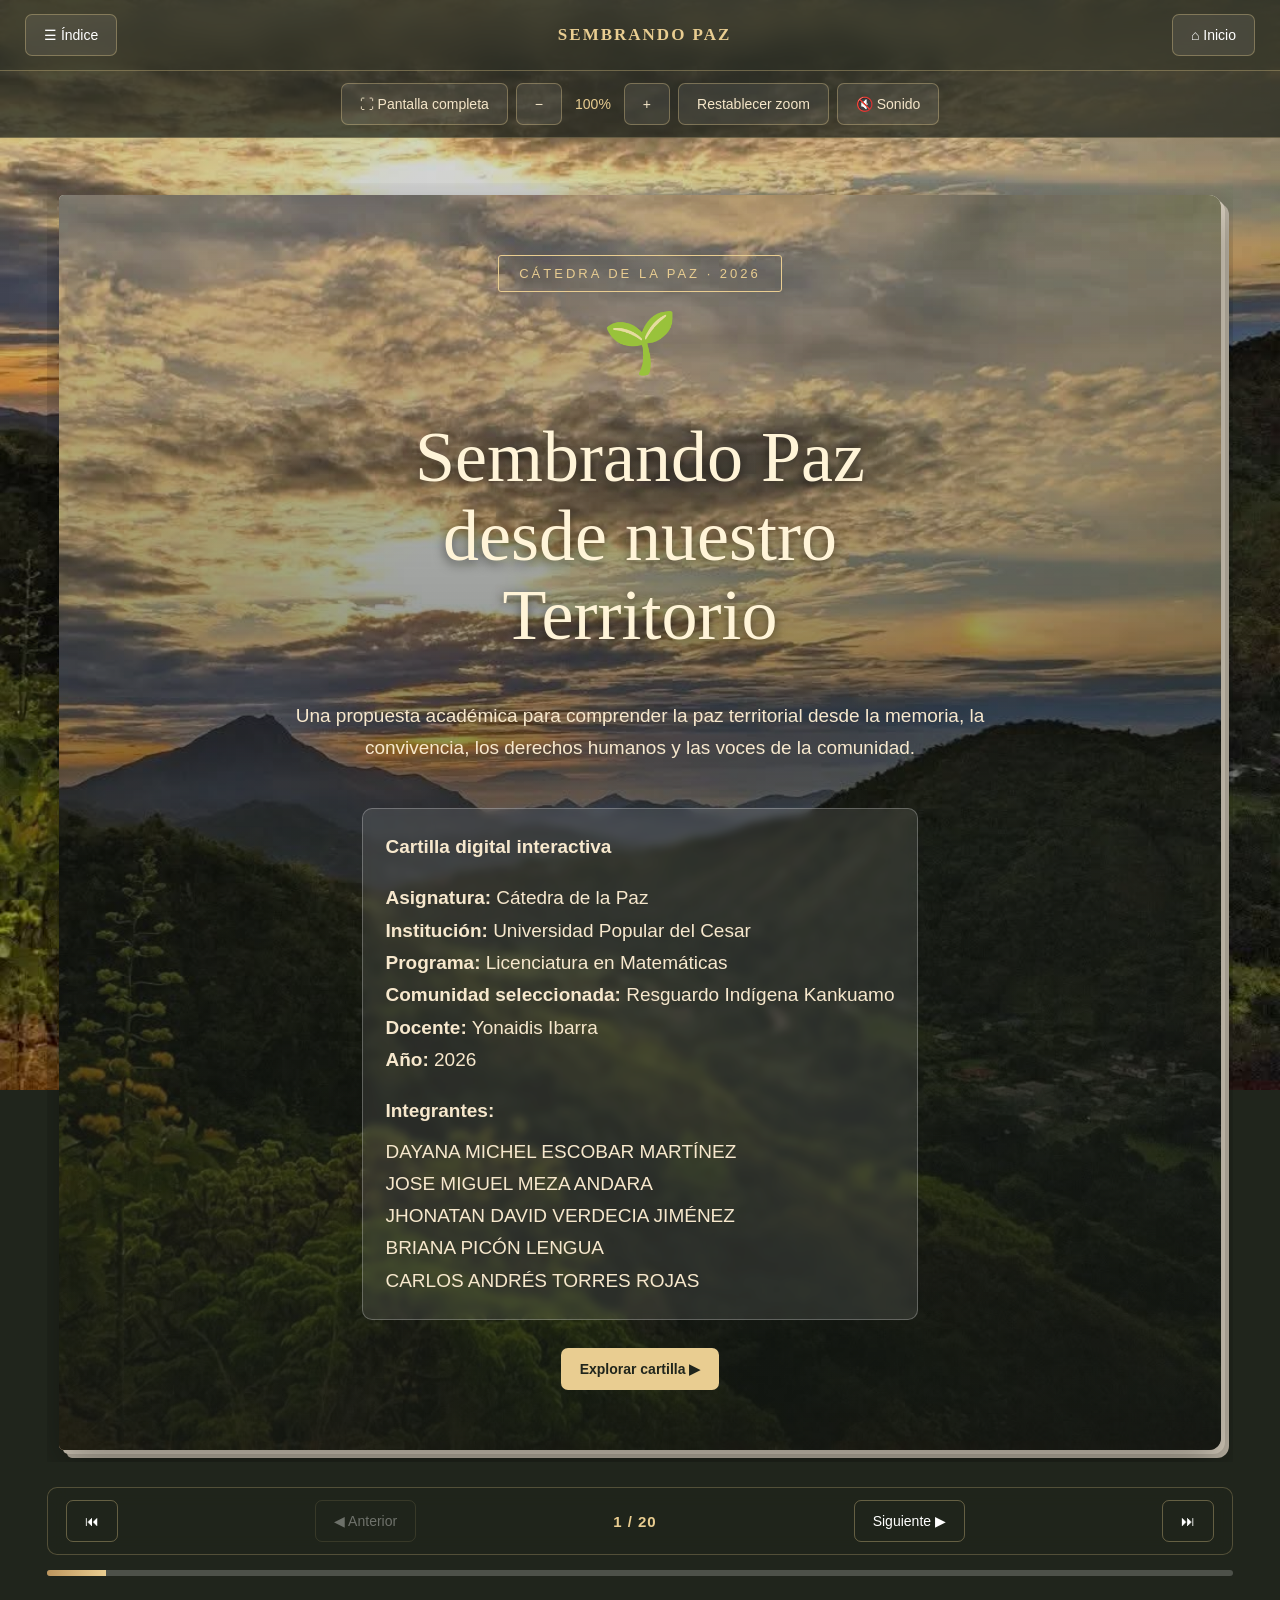
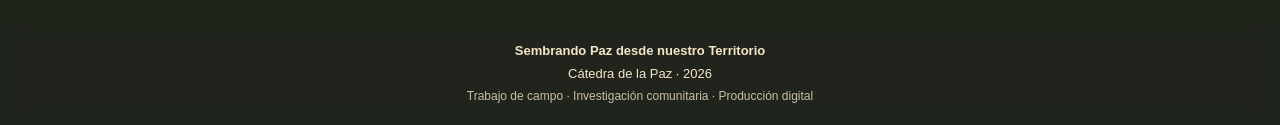
==== index.html @ fec2308e "index.html" ====
<!DOCTYPE html>
<html lang="es">

<head>

    <meta charset="UTF-8">

    <meta name="viewport"
          content="width=device-width, initial-scale=1.0">

    <meta name="description"
          content="Cartilla digital interactiva sobre paz territorial,
          derechos humanos, convivencia y construcción de paz.">

    <meta name="author"
          content="Proyecto académico - Cátedra de la Paz">

    <meta name="theme-color" content="#20251C">

    <title>
        Sembrando Paz desde nuestro Territorio
    </title>

    <!-- CONEXIÓN CON EL ARCHIVO DE DISEÑO -->

    <link rel="stylesheet" href="./estilos.css?v=22">

    <!-- CONEXIÓN CON EL ARCHIVO DE PROGRAMACIÓN -->

    <script src="./script.js?v=22" defer></script>

    <style>

        .herramientas {
            display: flex;
            align-items: center;
            justify-content: center;
            flex-wrap: wrap;
            gap: 8px;
            padding: 12px;
            background: rgba(32, 37, 28, 0.75);
            border-bottom: 1px solid rgba(233,205,145,0.25);
        }

        .herramientas button {
            background: rgba(255,255,255,0.08);
            border: 1px solid rgba(233,205,145,0.35);
            color: #F5E6C9;
        }

        .herramientas button:hover {
            background: #495126;
        }

        #zoom {
            color: #E9CD91;
            font-size: 14px;
            padding: 5px;
        }

        .escenario-libro {
            overflow: auto;
            padding: 12px;
        }

        .credito {
            font-size: 12px;
            opacity: 0.8;
            margin-top: 8px;
        }

        @media (max-width: 768px) {

            .herramientas {
                padding: 8px;
                gap: 5px;
            }

            .herramientas button {
                font-size: 11px;
                padding: 8px 10px;
            }

            .escenario-libro {
                padding: 5px;
            }

        }

    </style>

</head>

<body>

    <!-- ===================================
         ENCABEZADO PRINCIPAL
    ==================================== -->

    <header>

        <button type="button"
                onclick="irPagina(1)"
                aria-label="Abrir índice">

            ☰ Índice

        </button>

        <strong>
            SEMBRANDO PAZ
        </strong>

        <button type="button"
                onclick="irPagina(0)"
                aria-label="Regresar a la portada">

            ⌂ Inicio

        </button>

    </header>


    <!-- ===================================
         HERRAMIENTAS DEL LIBRO DIGITAL
    ==================================== -->

    <nav class="herramientas"
         aria-label="Herramientas de lectura">

        <button type="button"
                onclick="pantallaCompleta()"
                title="Activar pantalla completa">

            ⛶ Pantalla completa

        </button>

        <button type="button"
                onclick="disminuirZoom()"
                title="Disminuir tamaño">

            −

        </button>

        <span id="zoom" aria-live="polite">

            100%

        </span>

        <button type="button"
                onclick="aumentarZoom()"
                title="Aumentar tamaño">

            +

        </button>

        <button type="button"
                onclick="restaurarZoom()">

            Restablecer zoom

        </button>

        <button type="button"
                id="sonido"
                onclick="activarSonido()"
                aria-pressed="false">

            🔇 Sonido

        </button>

    </nav>


    <!-- ===================================
         CONTENEDOR PRINCIPAL
    ==================================== -->

    <main class="contenedor">


        <!-- LIBRO DIGITAL -->

        <div class="escenario-libro">

            <article id="libro"
                     class="libro"
                     aria-label="Cartilla digital interactiva">

                <p>Cargando cartilla digital...</p>

            </article>

        </div>


        <!-- ===================================
             NAVEGACIÓN ENTRE PÁGINAS
        ==================================== -->

        <nav class="navegacion"
             aria-label="Navegación de páginas">

            <button type="button"
                    onclick="irPagina(0)"
                    title="Primera página">

                ⏮

            </button>

            <button type="button"
                    id="anterior"
                    onclick="cambiar(-1)">

                ◀ Anterior

            </button>

            <strong id="contador"
                    aria-live="polite">

                1 / 20

            </strong>

            <button type="button"
                    id="siguiente"
                    onclick="cambiar(1)">

                Siguiente ▶

            </button>

            <button type="button"
                    onclick="irPagina(19)"
                    title="Última página">

                ⏭

            </button>

        </nav>


        <!-- ===================================
             BARRA DE PROGRESO
        ==================================== -->

        <div class="progreso"
             aria-label="Progreso de lectura">

            <div class="barra"
                 id="barra">

            </div>

        </div>


    </main>


    <!-- ===================================
         PIE DE PÁGINA
    ==================================== -->

    <footer>

        <div>

            <strong>
                Sembrando Paz desde nuestro Territorio
            </strong>

        </div>

        <div style="margin-top:8px;">

            Cátedra de la Paz · 2026

        </div>

        <div class="credito">

            Trabajo de campo · Investigación comunitaria
            · Producción digital

        </div>

    </footer>


    <!-- MENSAJE SI JAVASCRIPT ESTÁ DESACTIVADO -->

    <noscript>

        <p style="
            background:#ffffff;
            color:#20251C;
            padding:20px;
            text-align:center;
        ">

            Para visualizar correctamente esta cartilla,
            debes activar JavaScript en tu navegador.

        </p>

    </noscript>

</body>

</html>
---- estilos.css ----
/* ==========================================
   SEMBRANDO PAZ DESDE NUESTRO TERRITORIO
   Diseño visual de la cartilla digital
   Cátedra de la Paz - 2026
========================================== */

/* 1. PALETA DE COLORES */

:root {
    --dorado: #E9CD91;
    --atardecer: #BD965E;
    --nubes: #8A8176;
    --horizonte: #596171;
    --vegetacion: #495126;
    --montana: #20251C;
    --papel: #FCF8EE;
    --papel-oscuro: #E9E0CE;
    --tinta: #292A24;
    --blanco: #FFFFFF;
    --sombra: rgba(0, 0, 0, 0.35);
}

* {
    box-sizing: border-box;
}

html {
    scroll-behavior: smooth;
}

/* 2. FONDO DEL TERRITORIO */

body {
    margin: 0;
    min-height: 100vh;
    font-family: Arial, Helvetica, sans-serif;
    color: var(--tinta);

    background-color: var(--montana);

    background-image:
        linear-gradient(
            rgba(20, 24, 19, 0.15),
            rgba(20, 24, 19, 0.35)
        ),
        url("imagenesfondo-territorio.jpeg");

    background-size: cover;
    background-position: center;
    background-repeat: no-repeat;
    background-attachment: fixed;
}

/* 3. BARRA SUPERIOR */

header {
    position: sticky;
    top: 0;
    z-index: 100;

    display: flex;
    align-items: center;
    justify-content: space-between;

    padding: 14px 25px;
    gap: 12px;

    color: var(--blanco);
    background: rgba(32, 37, 28, 0.80);
    backdrop-filter: blur(12px);

    border-bottom: 1px solid
        rgba(233, 205, 145, 0.35);
}

header strong {
    font-family: Georgia, serif;
    font-size: 17px;
    letter-spacing: 2px;
    text-align: center;
    color: var(--dorado);
}

/* 4. BOTONES GENERALES */

button {
    border: 1px solid transparent;
    border-radius: 7px;

    padding: 12px 18px;

    background: var(--montana);
    color: var(--blanco);

    font-size: 14px;
    cursor: pointer;

    transition:
        background 0.25s,
        transform 0.25s,
        box-shadow 0.25s;
}

button:hover {
    background: var(--vegetacion);
    transform: translateY(-2px);
    box-shadow: 0 4px 12px
        rgba(0, 0, 0, 0.18);
}

button:disabled {
    opacity: 0.35;
    cursor: default;
    transform: none;
}

button:focus-visible {
    outline: 3px solid var(--dorado);
    outline-offset: 4px;
}

header button {
    background: rgba(255, 255, 255, 0.08);
    border-color: rgba(233, 205, 145, 0.35);
}

/* 5. CONTENEDOR DEL LIBRO */

.contenedor {
    width: 95%;
    max-width: 1250px;
    margin: 30px auto;
    padding: 15px;
}

.escenario-libro {
    perspective: 2500px;
    width: 100%;
}

/* 6. LIBRO DIGITAL */

.libro {
    position: relative;
    width: 100%;
    min-height: 650px;

    background: var(--papel);

    border-radius: 5px 12px 12px 5px;

    box-shadow:
        0 18px 45px var(--sombra),
        4px 4px 0 #D9D0BF,
        8px 8px 0 #BDB5A5;

    padding: 45px;

    transform-style: preserve-3d;
}

/* 7. LIBRO ABIERTO EN DOS PÁGINAS */

.libro.doble {
    display: grid;
    grid-template-columns: 1fr 1fr;
    gap: 0;
    padding: 0;
    overflow: hidden;
}

.pagina {
    position: relative;
    min-width: 0;
    min-height: 650px;

    padding: 45px 40px 65px;

    background: var(--papel);
    line-height: 1.7;

    overflow-wrap: break-word;
}

.pagina.izquierda {
    background: linear-gradient(
        to right,
        #FCF8EE 0%,
        #FCF8EE 90%,
        #DDD2BC 100%
    );

    border-right: 1px solid #C6BBA7;
}

.pagina.derecha {
    background: linear-gradient(
        to left,
        #FCF8EE 0%,
        #FCF8EE 90%,
        #DDD2BC 100%
    );
}

.numero-pagina {
    position: absolute;
    bottom: 22px;
    right: 30px;

    font-family: Georgia, serif;
    font-size: 14px;
    color: var(--nubes);
}

/* 8. PORTADA FOTOGRÁFICA */

.libro.portada-libro {
    padding: 0;
    overflow: hidden;
}

.portada {
    position: relative;

    min-height: 650px;
    padding: 60px 40px;

    display: flex;
    flex-direction: column;
    align-items: center;
    justify-content: center;

    text-align: center;

    color: var(--blanco);

    background-image:
        linear-gradient(
            rgba(20, 25, 19, 0.20),
            rgba(20, 25, 19, 0.85)
        ),
        url("imagenesfondo-territorio.jpeg");

    background-position: center;
    background-size: cover;
}

.portada h1 {
    font-family: Georgia, "Times New Roman", serif;
    font-size: clamp(36px, 6vw, 72px);
    font-weight: normal;
    line-height: 1.1;

    max-width: 950px;
    margin: 25px 0;

    color: #FFF4D8;

    text-shadow: 0 3px 12px
        rgba(0, 0, 0, 0.6);
}

.portada p,
.portada .frase,
.portada .subtitulo {
    color: #F7E8CD;
    max-width: 700px;
    font-size: 19px;
    line-height: 1.7;
}

.portada button {
    margin-top: 20px;
    background: var(--dorado);
    color: var(--montana);
    font-weight: bold;
}

.portada button:hover {
    background: var(--atardecer);
}

.etiqueta {
    display: inline-block;
    padding: 10px 20px;

    border: 1px solid var(--dorado);
    border-radius: 3px;

    font-size: 13px;
    letter-spacing: 3px;
    color: var(--dorado);
}

.simbolo {
    font-size: 60px;
    margin: 15px 0;
}

/* 9. TIPOGRAFÍA EDITORIAL */

h1, h2, h3, h4 {
    font-family: Georgia, "Times New Roman", serif;
}

h2 {
    color: var(--montana);
    font-weight: normal;
    font-size: 34px;
    line-height: 1.2;

    margin-top: 0;
    padding-bottom: 15px;

    border-bottom: 2px solid var(--atardecer);
}

h3 {
    color: var(--vegetacion);
    font-size: 24px;
    font-weight: normal;
}

p {
    font-size: 17px;
    line-height: 1.8;
    color: var(--tinta);
}

small {
    letter-spacing: 1px;
    color: var(--nubes);
}

a {
    color: var(--vegetacion);
    text-underline-offset: 3px;
}

/* 10. ÍNDICE INTERACTIVO */

.indice {
    display: grid;
    gap: 8px;
}

.indice button {
    width: 100%;
    text-align: left;

    color: var(--montana);
    background: transparent;

    border: none;
    border-bottom: 1px solid #D8D0BE;
    border-radius: 0;

    padding: 12px 10px;
}

.indice button:hover {
    background: #E9E0CE;
    transform: translateX(4px);
}

/* 11. FOTOGRAFÍAS */

.libro img {
    display: block;
    max-width: 100%;
    height: auto;
    border-radius: 5px;
}

figure {
    margin: 20px 0;
}

figure img {
    width: 100%;
}

figcaption {
    margin-top: 8px;
    font-size: 12px;
    font-style: italic;
    color: var(--nubes);
}

.galeria {
    display: grid;
    grid-template-columns: repeat(2, 1fr);
    gap: 12px;
}

.galeria img {
    width: 100%;
    aspect-ratio: 4 / 3;
    object-fit: cover;
}

/* 12. VIDEOS Y RECURSOS HTML */

.libro iframe {
    display: block;
    width: 100%;
    aspect-ratio: 16 / 9;
    border: none;
    border-radius: 8px;
    margin: 18px 0;
    background: #20251C;
}

.libro video {
    width: 100%;
    border-radius: 8px;
}

.libro audio {
    width: 100%;
    margin: 15px 0;
}

/* 13. TESTIMONIOS Y REFLEXIONES */

.testimonio {
    padding: 24px;
    margin: 20px 0;

    background: #EEE6D5;

    border-left: 4px solid var(--atardecer);
    border-radius: 0 8px 8px 0;

    font-family: Georgia, serif;
    font-size: 19px;
    font-style: italic;
    line-height: 1.7;
}

.reflexion {
    background: #EAEBDD;
    border: 1px solid #CCD0BB;
    padding: 20px;
    border-radius: 7px;
    margin: 20px 0;
}

/* 14. TARJETAS INFORMATIVAS */

.tarjetas {
    display: grid;
    grid-template-columns: repeat(2, 1fr);
    gap: 15px;
}

.tarjeta {
    background: #FFFFFF;
    border: 1px solid #E1DACB;
    border-radius: 8px;
    padding: 20px;
}

.tarjeta h3 {
    margin-top: 0;
}

.tarjeta p {
    font-size: 15px;
}

/* 15. ACTIVIDADES INTERACTIVAS */

.actividad {
    background: #F1EBDD;
    padding: 22px;
    margin: 20px 0;

    border: 1px solid #D8C9AB;
    border-radius: 10px;
}

.opciones {
    display: grid;
    gap: 10px;
    margin: 15px 0;
}

.opciones button {
    text-align: left;
    background: white;
    color: var(--montana);
    border: 1px solid #D3C8B4;
}

.opciones button:hover {
    background: #E9E0CE;
}

.respuesta-correcta {
    background: #D8E8CD !important;
    color: #285329 !important;
    border-color: #78A575 !important;
}

.respuesta-incorrecta {
    background: #F3D8D3 !important;
    color: #8D3029 !important;
    border-color: #C98C80 !important;
}

/* 16. CÓDIGOS QR */

.codigo-qr {
    max-width: 180px;
    margin: 20px auto;
    padding: 12px;
    text-align: center;
    background: white;
    border: 1px solid #D8D0BE;
    border-radius: 8px;
}

/* 17. BARRA DE NAVEGACIÓN */

.navegacion {
    display: flex;
    align-items: center;
    justify-content: space-between;

    flex-wrap: wrap;
    gap: 10px;

    margin-top: 25px;
    padding: 12px 18px;

    background: rgba(32, 37, 28, 0.82);
    backdrop-filter: blur(10px);

    border: 1px solid
        rgba(233, 205, 145, 0.25);

    border-radius: 10px;
}

.navegacion button {
    background: transparent;
    border: 1px solid
        rgba(233, 205, 145, 0.35);
}

.navegacion button:hover {
    background: var(--vegetacion);
}

#contador {
    color: var(--dorado);
    font-size: 15px;
    letter-spacing: 1px;
    white-space: nowrap;
}

/* 18. BARRA DE PROGRESO */

.progreso {
    height: 6px;
    margin-top: 15px;
    border-radius: 10px;

    background: rgba(255, 255, 255, 0.20);

    overflow: hidden;
}

.barra {
    height: 100%;
    width: 5%;

    background: linear-gradient(
        90deg,
        var(--atardecer),
        var(--dorado)
    );

    transition: width 0.4s ease;
}

/* 19. ANIMACIÓN DE PÁGINAS */

@keyframes aparecer {
    from {
        opacity: 0;
        transform: translateX(15px);
    }
    to {
        opacity: 1;
        transform: translateX(0);
    }
}

@keyframes pasarPagina {
    0% {
        transform: rotateY(0deg);
    }
    50% {
        transform: rotateY(-70deg);
        opacity: 0.7;
    }
    100% {
        transform: rotateY(0deg);
        opacity: 1;
    }
}

.animar-pagina {
    animation: pasarPagina 0.65s ease-in-out;
    transform-origin: left center;
}

/* 20. PIE DE PÁGINA */

footer {
    padding: 22px;
    text-align: center;

    color: #F5E6C9;
    font-size: 13px;

    background: rgba(32, 37, 28, 0.75);
    backdrop-filter: blur(8px);
}

/* 21. MODO PANTALLA COMPLETA */

:fullscreen {
    background-color: var(--montana);
    overflow: auto;
}

:fullscreen .contenedor {
    max-width: 1400px;
}

/* 22. ADAPTACIÓN A TABLETAS */

@media (max-width: 1000px) {

    .pagina {
        padding: 30px 25px 60px;
    }

    h2 {
        font-size: 28px;
    }

    p {
        font-size: 16px;
    }

    .tarjetas {
        grid-template-columns: 1fr;
    }

}

/* 23. ADAPTACIÓN A CELULARES */

@media (max-width: 768px) {

    body {
        background-attachment: scroll;
    }

    header {
        padding: 12px;
    }

    header strong {
        font-size: 12px;
        letter-spacing: 1px;
    }

    .contenedor {
        width: 100%;
        padding: 12px;
        margin: 12px auto;
    }

    .libro {
        padding: 25px;
        min-height: 520px;
    }

    .libro.doble {
        grid-template-columns: 1fr;
    }

    .pagina {
        min-height: 520px;
        padding: 30px 25px 60px;
    }

    .pagina.izquierda,
    .pagina.derecha {
        background: var(--papel);
        border: none;
    }

    .portada {
        min-height: 540px;
        padding: 35px 20px;
    }

    .portada h1 {
        font-size: 40px;
    }

    .portada p {
        font-size: 16px;
    }

    .galeria,
    .tarjetas {
        grid-template-columns: 1fr;
    }

    button {
        padding: 10px 12px;
        font-size: 12px;
    }

    .navegacion {
        padding: 10px;
        gap: 5px;
    }

    #contador {
        font-size: 12px;
    }

}

/* 24. ACCESIBILIDAD */

@media (prefers-reduced-motion: reduce) {

    * {
        animation: none !important;
        transition: none !important;
        scroll-behavior: auto !important;
    }

}


/* ==========================================
   CORRECCIÓN DEL MOVIMIENTO DE LAS HOJAS
========================================== */

.libro {
    animation: none !important;
    transform: none !important;
    perspective: 2200px;
}

.libro.doble {
    overflow: visible;
}

.pagina {
    position: relative;
    backface-visibility: hidden;
    transform-style: preserve-3d;
}

.pagina.derecha {
    transform-origin: left center;
}

.pagina.izquierda {
    transform-origin: right center;
}

/* Animación para avanzar */

@keyframes hojaSiguiente {
    0% {
        transform: rotateY(-85deg);
        filter: brightness(0.85);
    }

    100% {
        transform: rotateY(0deg);
        filter: brightness(1);
    }
}

/* Animación para retroceder */

@keyframes hojaAnterior {
    0% {
        transform: rotateY(85deg);
        filter: brightness(0.85);
    }

    100% {
        transform: rotateY(0deg);
        filter: brightness(1);
    }
}

.hoja-siguiente {
    animation: hojaSiguiente 0.8s ease-in-out;
    transform-origin: left center;
    z-index: 5;
}

.hoja-anterior {
    animation: hojaAnterior 0.8s ease-in-out;
    transform-origin: right center;
    z-index: 5;
}

@media (prefers-reduced-motion: reduce) {
    .hoja-siguiente,
    .hoja-anterior {
        animation: none;
    }
}
/* MANTENER EL LIBRO COMPLETAMENTE FIJO */

#libro,
#libro.animar-pagina,
.escenario-libro {
    animation: none !important;
    transform: none !important;
    transition: none !important;
}

#libro {
    perspective: 2500px;
}

#libro .pagina {
    backface-visibility: hidden;
    transform-style: preserve-3d;
}

/* ==========================================
   CORRECCIÓN DEL SENTIDO DE LAS HOJAS
========================================== */

#libro,
#libro.animar-pagina {
    animation: none !important;
    transform: none !important;
}

#libro {
    perspective: 2500px;
}

.pagina {
    backface-visibility: hidden;
    transform-style: preserve-3d;
}

/* AVANZAR: entrada de la nueva hoja izquierda */

@keyframes hojaSiguiente {

    0% {
        transform: rotateY(90deg);
        filter: brightness(0.65);
    }

    50% {
        filter: brightness(0.85);
    }

    100% {
        transform: rotateY(0deg);
        filter: brightness(1);
    }

}

/* RETROCEDER: entrada de la nueva hoja derecha */

@keyframes hojaAnterior {

    0% {
        transform: rotateY(-90deg);
        filter: brightness(0.65);
    }

    50% {
        filter: brightness(0.85);
    }

    100% {
        transform: rotateY(0deg);
        filter: brightness(1);
    }

}

.hoja-siguiente {
    transform-origin: right center !important;
    animation: hojaSiguiente 0.8s ease-out;
    z-index: 10;
}

.hoja-anterior {
    transform-origin: left center !important;
    animation: hojaAnterior 0.8s ease-out;
    z-index: 10;
}

@media (prefers-reduced-motion: reduce) {

    .hoja-siguiente,
    .hoja-anterior {
        animation: none !important;
    }

}

/* ==========================================
   PÁGINA 3 - INTRODUCCIÓN
========================================== */

.introduccion {
    position: relative;
    display: flow-root;
}

/* FOTOGRAFÍA DE LA CASCADA */

.foto-introduccion {
    float: right;
    width: 43%;
    margin: 0 0 20px 20px;
}

.foto-introduccion img {
    display: block;
    width: 100%;
    height: auto;
    border-radius: 5px;

    box-shadow:
        0 5px 15px rgba(0,0,0,0.18);
}

.foto-introduccion figcaption {
    font-family: Georgia, serif;
    font-size: 11px;
    color: #8A8176;
    text-align: center;
    margin-top: 8px;
}

/* FRASE REFLEXIVA */

.frase-paz {
    margin: 0 0 20px;
    padding: 15px 12px;

    border-left: 3px solid #BD965E;

    color: #495126;
    font-family: Georgia, serif;
    font-style: italic;
    font-size: 19px;
    line-height: 1.6;
}

/* TEXTO PRINCIPAL */

.introduccion .texto-introduccion {
    font-family: Georgia, "Times New Roman", serif;
    font-size: 15px;
    line-height: 1.8;
    text-align: justify;
    margin-bottom: 16px;
    color: #292A24;
}

/* LETRA CAPITAL */

.introduccion .texto-introduccion:first-of-type:first-letter {
    float: left;
    font-size: 52px;
    line-height: 0.9;
    padding-right: 7px;
    padding-top: 5px;
    color: #495126;
}

/* SECCIÓN INTERACTIVA */

.titulo-explorar {
    margin-top: 25px;
    padding-bottom: 10px;
    border-bottom: 1px solid #BD965E;

    font-family: Georgia, serif;
    color: #495126;
    font-size: 22px;
}

.instruccion-introduccion {
    color: #8A8176;
    font-size: 13px;
    font-style: italic;
}

/* CUATRO ELEMENTOS INTERACTIVOS */

.explorar-introduccion {
    display: grid;
    grid-template-columns: repeat(2, minmax(0, 1fr));
    align-items: start;
    gap: 12px;
    margin-top: 20px;
}

.explorar-introduccion details {
    background: #E9E0CE;
    border: 1px solid #BD965E;
    border-radius: 8px;
    overflow: hidden;
}

.explorar-introduccion summary {
    padding: 16px 12px;

    font-weight: bold;
    font-size: 14px;
    color: #20251C;

    cursor: pointer;
    list-style: none;
    position: relative;
    padding-right: 30px;

    transition: background 0.3s;
}

.explorar-introduccion summary::-webkit-details-marker {
    display: none;
}

.explorar-introduccion summary::after {
    content: "+";
    position: absolute;
    right: 12px;
    color: #495126;
}

.explorar-introduccion details[open] summary::after {
    content: "−";
    color: #E9CD91;
}

.explorar-introduccion summary:hover {
    background: #E9CD91;
}

.explorar-introduccion summary:focus-visible {
    outline: 2px solid #495126;
    outline-offset: -3px;
}

.explorar-introduccion details[open] summary {
    background: #495126;
    color: #FFFFFF;
}

.explorar-introduccion details p {
    padding: 15px;
    margin: 0;

    font-size: 14px;
    line-height: 1.6;

    animation: ampliarIntroduccion 0.35s ease;
}

@keyframes ampliarIntroduccion {
    from {
        opacity: 0;
        transform: translateY(-5px);
    }

    to {
        opacity: 1;
        transform: translateY(0);
    }
}

/* REFLEXIÓN FINAL */

.reflexion-introduccion {
    margin-top: 25px;
    padding: 22px;

    background: linear-gradient(
        135deg,
        #495126,
        #20251C
    );

    border-radius: 8px;
    color: #E9CD91;
    text-align: center;
}

.reflexion-introduccion strong {
    font-family: Georgia, serif;
    font-size: 19px;
}

.reflexion-introduccion p {
    margin-bottom: 0;

    color: #FCF8EE;
    font-size: 14px;
    line-height: 1.7;
}

/* ADAPTACIÓN A CELULARES */

@media (max-width: 768px) {

    .foto-introduccion {
        width: 45%;
        margin-left: 15px;
    }

    .introduccion .texto-introduccion {
        font-size: 15px;
    }

    .frase-paz {
        font-size: 17px;
    }

}

@media (max-width: 480px) {

    .foto-introduccion {
        float: none;
        width: 100%;
        max-width: 320px;
        margin: 0 auto 20px;
    }

    .explorar-introduccion {
        grid-template-columns: 1fr;
    }

}

/* ==========================================
   PÁGINA 3 - FONDO COMPLETO DE LA CASCADA
========================================== */

#libro .pagina.pagina-introduccion {

    background-color: #20352A;

    background-image:
        linear-gradient(
            rgba(15, 28, 20, 0.55),
            rgba(15, 28, 20, 0.70)
        ),
        url("./introducción-cascada.png.jpeg");

    background-size: cover;
    background-position: center center;
    background-repeat: no-repeat;

    color: #FFFFFF;
}

/* OCULTAR LA FOTOGRAFÍA PEQUEÑA */

.pagina-introduccion .foto-introduccion {
    display: none;
}

/* TÍTULO PRINCIPAL */

.pagina-introduccion h2 {
    color: #FFF4D8;
    border-bottom: 2px solid #E9CD91;
    font-family: Georgia, serif;
    text-shadow: 0 2px 6px rgba(0,0,0,0.5);
}

/* ENCABEZADO */

.pagina-introduccion small {
    color: #E9CD91;
    letter-spacing: 1.5px;
}

/* CONTENIDO */

.pagina-introduccion .introduccion {
    width: 100%;
    position: relative;
}

/* TEXTO DE LA INTRODUCCIÓN */

.pagina-introduccion .texto-introduccion {
    color: #FFFFFF;
    font-family: Georgia, "Times New Roman", serif;
    font-size: 15px;
    line-height: 1.8;
    text-align: justify;
    text-shadow: 0 1px 4px rgba(0,0,0,0.85);
}

/* LETRA CAPITAL */

.pagina-introduccion
.texto-introduccion:first-of-type:first-letter {

    color: #E9CD91;
    font-size: 52px;
}

/* FRASE REFLEXIVA */

.pagina-introduccion .frase-paz {

    background: rgba(0,0,0,0.25);

    border-left: 3px solid #E9CD91;
    border-radius: 0 6px 6px 0;

    color: #FFF4D8;

    padding: 18px;

    font-size: 19px;
    font-style: italic;
    line-height: 1.6;
}

/* TÍTULO DE LAS ACTIVIDADES */

.pagina-introduccion .titulo-explorar {
    color: #E9CD91;
    border-bottom: 1px solid #E9CD91;
}

/* INSTRUCCIONES */

.pagina-introduccion .instruccion-introduccion {
    color: #FFFFFF;
}

/* BOTONES INTERACTIVOS */

.pagina-introduccion
.explorar-introduccion details {

    background: rgba(15,28,20,0.80);

    border: 1px solid #E9CD91;

    border-radius: 8px;
}

.pagina-introduccion
.explorar-introduccion summary {

    color: #FFF4D8;
    background: rgba(255,255,255,0.08);
}

.pagina-introduccion
.explorar-introduccion summary:hover {

    background: rgba(233,205,145,0.25);
}

.pagina-introduccion
.explorar-introduccion summary::after {

    color: #E9CD91;
}

.pagina-introduccion
.explorar-introduccion details[open] summary {

    background: #495126;
    color: #FFFFFF;
}

.pagina-introduccion
.explorar-introduccion details p {

    color: #FFFFFF;
}

/* REFLEXIÓN FINAL */

.pagina-introduccion
.reflexion-introduccion {

    background: rgba(15,28,20,0.80);

    border: 1px solid #E9CD91;

    color: #E9CD91;
}

.pagina-introduccion
.reflexion-introduccion p {

    color: #FFFFFF;
}

/* NÚMERO DE LA PÁGINA */

.pagina-introduccion .numero-pagina {
    color: #FFF4D8;
}

/* ADAPTACIÓN A CELULARES */

@media (max-width: 768px) {

    .pagina-introduccion .texto-introduccion {
        font-size: 15px;
        line-height: 1.7;
        text-align: left;
    }

}

/* ==========================================
   FONDO DEFINITIVO DE LA INTRODUCCIÓN
========================================== */

#libro .pagina.pagina-introduccion {

    background-color: #20352A !important;

    background-image:
        linear-gradient(
            rgba(0, 0, 0, 0.40),
            rgba(0, 0, 0, 0.55)
        ),
        url("./cascada.jpeg") !important;

    background-size: cover !important;

    background-position: center center !important;

    background-repeat: no-repeat !important;

    color: #FFFFFF;
}

/* MEJORAR LA LEGIBILIDAD DEL TEXTO */

#libro .pagina-introduccion
.texto-introduccion {

    color: #FFFFFF;

    font-weight: normal;

    text-shadow: 0 1px 4px rgba(0,0,0,0.9);

}

/* FRASE REFLEXIVA */

#libro .pagina-introduccion .frase-paz {

    background: rgba(0,0,0,0.30);

    color: #FFF4D8;

}

/* OCULTAR LA IMAGEN PEQUEÑA ANTERIOR */

#libro .pagina-introduccion .foto-introduccion {

    display: none !important;

}

/* ==========================================
   PÁGINAS 4 Y 5
   PAZ TERRITORIAL Y PAZ COMUNITARIA
========================================== */


/* FONDO FOTOGRÁFICO PÁGINA 4 */

#libro .pagina.pagina-paz-territorial {

    background-color: #172634 !important;

    background-image:
        linear-gradient(
            rgba(12, 23, 35, 0.65),
            rgba(12, 23, 35, 0.78)
        ),
        url("./paz-territorial.jpeg") !important;

    background-size: cover !important;

    background-position: center center !important;

    background-repeat: no-repeat !important;

    color: #FFFFFF;

}


/* FONDO FOTOGRÁFICO PÁGINA 5 */

#libro .pagina.pagina-paz-comunitaria {

    background-color: #243821 !important;

    background-image:
        linear-gradient(
            rgba(16, 28, 15, 0.65),
            rgba(16, 28, 15, 0.78)
        ),
        url("./paz-comunitaria.jpeg") !important;

    background-size: cover !important;

    background-position: center center !important;

    background-repeat: no-repeat !important;

    color: #FFFFFF;

}


/* TÍTULOS PRINCIPALES */

.pagina-paz-territorial h2,
.pagina-paz-comunitaria h2 {

    color: #FFF4D8;

    font-family: Georgia, serif;

    border-bottom: 2px solid #E9CD91;

    text-shadow: 0 2px 6px #00000088;

}


/* SUBTÍTULOS */

.pagina-paz-territorial h3,
.pagina-paz-comunitaria h3 {

    color: #E9CD91;

    font-family: Georgia, serif;

    font-size: 23px;

    line-height: 1.3;

    margin-top: 25px;

    margin-bottom: 12px;

}


/* ENCABEZADOS Y NÚMEROS */

.pagina-paz-territorial small,
.pagina-paz-comunitaria small {

    color: #E9CD91;

}

.pagina-paz-territorial .numero-pagina,
.pagina-paz-comunitaria .numero-pagina {

    color: #FFF4D8;

}


/* TEXTOS PRINCIPALES */

.paz-territorial,
.mirada-comunidad {

    position: relative;

    width: 100%;

}

.paz-territorial p,
.mirada-comunidad p {

    font-family: Georgia, "Times New Roman", serif;

    font-size: 15px;

    line-height: 1.8;

    text-align: justify;

    color: #FFFFFF;

    font-weight: normal;

    text-shadow: 0 1px 3px #000000AA;

}


/* ETIQUETAS TEMÁTICAS */

.etiqueta-tematica {

    display: inline-block;

    border: 1px solid #E9CD91;

    color: #E9CD91;

    padding: 9px 12px;

    border-radius: 4px;

    font-size: 10px;

    letter-spacing: 1.5px;

    margin-bottom: 18px;

    background: rgba(0,0,0,0.25);

}


/* FRASES REFLEXIVAS */

.frase-territorial {

    margin: 0 0 24px;

    padding: 18px;

    background: rgba(0,0,0,0.35);

    border-left: 3px solid #E9CD91;

    border-radius: 0 6px 6px 0;

    color: #FFF4D8;

    font-family: Georgia, serif;

    font-style: italic;

    font-size: 18px;

    line-height: 1.7;

}


/* ==========================================
   DIAGRAMA INTERACTIVO
========================================== */

.diagrama-paz {

    padding: 18px;

    margin: 25px 0;

    border-radius: 12px;

    background: rgba(10,20,24,0.78);

    border: 1px solid #E9CD91;

    box-shadow: 0 5px 15px #00000033;

}

.diagrama-circulo {

    width: 100%;

    max-width: 380px;

    aspect-ratio: 1;

    margin: 0 auto;

    position: relative;

}

.conexiones-paz {

    position: absolute;

    inset: 0;

    width: 100%;

    height: 100%;

    pointer-events: none;

}


/* CÍRCULO CENTRAL */

.centro-paz {

    position: absolute;

    top: 50%;

    left: 50%;

    transform: translate(-50%, -50%);

    width: 31%;

    aspect-ratio: 1;

    border-radius: 50%;

    background: #E9CD91;

    color: #20251C;

    display: flex;

    flex-direction: column;

    justify-content: center;

    align-items: center;

    text-align: center;

    font-family: Georgia, serif;

    font-size: clamp(12px, 1.3vw, 19px);

    box-shadow: 0 4px 20px #00000055;

}

.centro-paz span {

    font-size: 26px;

}


/* CÍRCULOS DE LOS SEIS PILARES */

.pilar {

    position: absolute;

    width: 27%;

    aspect-ratio: 1;

    border-radius: 50%;

    border: 1px solid #E9CD91;

    padding: 4px;

    display: flex;

    flex-direction: column;

    align-items: center;

    justify-content: center;

    background: #334D4C;

    color: #FFFFFF;

    font-size: clamp(9px, 1vw, 12px);

    transform: translate(-50%, -50%);

    transition:
        background 0.25s,
        transform 0.25s;

}

.pilar span {

    font-size: clamp(17px, 2vw, 26px);

    margin-bottom: 4px;

}

.pilar-1 {

    top: 15%;
    left: 50%;

}

.pilar-2 {

    top: 32%;
    left: 81%;

}

.pilar-3 {

    top: 68%;
    left: 81%;

}

.pilar-4 {

    top: 85%;
    left: 50%;

}

.pilar-5 {

    top: 68%;
    left: 19%;

}

.pilar-6 {

    top: 32%;
    left: 19%;

}

.pilar:hover,
.pilar-activo {

    transform:
        translate(-50%, -50%)
        scale(1.06);

    background: #BD965E;

    color: #20251C;

    box-shadow: 0 0 15px #E9CD9177;

}


/* INFORMACIÓN DEL PILAR SELECCIONADO */

.informacion-pilar {

    background: rgba(252,248,238,0.96);

    border-radius: 8px;

    padding: 18px;

    margin-top: 18px;

    min-height: 140px;

}

.informacion-pilar h4 {

    color: #334D4C;

    margin: 0 0 10px;

    font-size: 20px;

    font-family: Georgia, serif;

}

.paz-territorial .informacion-pilar p {

    color: #20251C;

    text-shadow: none;

    font-size: 14px;

    line-height: 1.7;

    margin: 0;

}


/* ENFOQUE TERRITORIAL */

.enfoque-kankuamo,
.reflexion-territorial {

    background: rgba(10,20,24,0.65);

    border: 1px solid #E9CD9166;

    border-left: 3px solid #E9CD91;

    border-radius: 0 8px 8px 0;

    padding: 20px;

    margin: 25px 0;

}

.enfoque-kankuamo h3 {

    margin-top: 0;

}

.reflexion-territorial strong {

    color: #E9CD91;

    font-family: Georgia, serif;

    font-size: 21px;

}

.credito-fotografico {

    display: block;

    text-align: right;

    font-size: 11px;

    margin: 20px 0;

}


/* ==========================================
   PÁGINA 5 - ENTREVISTA COMUNITARIA
========================================== */

.entrevista-comunidad {

    background: rgba(15,25,16,0.90);

    border-radius: 10px;

    overflow: hidden;

    margin: 25px 0;

    border: 1px solid #E9CD91;

    box-shadow: 0 5px 20px #00000055;

}

.encabezado-entrevista {

    padding: 20px;

    text-align: center;

}

.encabezado-entrevista span {

    color: #E9CD91;

    font-size: 11px;

    letter-spacing: 2px;

}

.encabezado-entrevista h3 {

    color: #FFF4D8;

    margin: 12px 0 0;

    font-size: 22px;

}


/* ESPACIO RESERVADO PARA EL VIDEO */

.video-reservado {

    min-height: 200px;

    aspect-ratio: 16 / 9;

    display: flex;

    flex-direction: column;

    align-items: center;

    justify-content: center;

    background: #101710;

    color: #FFFFFF;

    padding: 20px;

    gap: 10px;

    text-align: center;

}

.icono-video {

    width: 65px;

    height: 65px;

    flex-shrink: 0;

    border-radius: 50%;

    border: 2px solid #E9CD91;

    color: #E9CD91;

    display: flex;

    align-items: center;

    justify-content: center;

    font-size: 26px;

}

.mirada-comunidad .video-reservado p {

    color: #F5E6C9;

    font-size: 13px;

    margin: 0;

    text-align: center;

}

.video-reservado small {

    color: #E9CD91;

    font-size: 11px;

}


/* REPRODUCTOR REAL PARA CUANDO TENGAMOS EL VIDEO */

.video-reservado iframe,
.video-reservado video {

    width: 100%;

    aspect-ratio: 16 / 9;

    height: auto;

    border: 0;

    border-radius: 6px;

    margin: 0;

}

.datos-entrevista {

    padding: 15px 20px;

}

.mirada-comunidad .datos-entrevista p {

    color: #F5E6C9;

    font-size: 13px;

    margin: 6px 0;

    text-align: left;

}


/* PREGUNTAS Y ANÁLISIS DESPLEGABLES */

.preguntas-entrevista,
.analisis-comunitario {

    display: grid;

    gap: 10px;

    margin: 20px 0;

}

.preguntas-entrevista details,
.analisis-comunitario details {

    background: rgba(15,28,20,0.82);

    border: 1px solid #E9CD9188;

    border-radius: 7px;

    overflow: hidden;

}

.preguntas-entrevista summary,
.analisis-comunitario summary {

    position: relative;

    padding: 15px 35px 15px 15px;

    cursor: pointer;

    font-size: 14px;

    font-weight: bold;

    color: #FFF4D8;

    list-style: none;

}

.preguntas-entrevista summary::-webkit-details-marker,
.analisis-comunitario summary::-webkit-details-marker {

    display: none;

}

.preguntas-entrevista summary::after,
.analisis-comunitario summary::after {

    content: "+";

    position: absolute;

    right: 15px;

    color: #E9CD91;

}

.preguntas-entrevista details[open] summary::after,
.analisis-comunitario details[open] summary::after {

    content: "−";

}

.preguntas-entrevista details[open] summary,
.analisis-comunitario details[open] summary {

    background: #495126;

    color: #FFFFFF;

}

.preguntas-entrevista details p,
.analisis-comunitario details p {

    padding: 15px;

    margin: 0;

    color: #FFFFFF;

    font-size: 14px;

    text-align: left;

}

.preguntas-entrevista summary:focus-visible,
.analisis-comunitario summary:focus-visible {

    outline: 2px solid #E9CD91;

    outline-offset: -3px;

}


/* TABLA COMPARATIVA */

.tabla-comparativa-paz {

    width: 100%;

    overflow-x: auto;

    margin: 20px 0;

    border-radius: 8px;

}

.tabla-comparativa-paz table {

    width: 100%;

    min-width: 330px;

    border-collapse: collapse;

    font-size: 12px;

    line-height: 1.5;

}

.tabla-comparativa-paz th {

    background: #253B22;

    color: #E9CD91;

    padding: 12px 8px;

    text-align: left;

    border: 1px solid #E9CD9155;

}

.tabla-comparativa-paz td {

    padding: 12px 8px;

    border: 1px solid #D4C9B5;

    background: #FCF8EE;

    color: #20251C;

    vertical-align: top;

}

.tabla-comparativa-paz tr:nth-child(even) td {

    background: #E9E0CE;

}


/* NOTA ÉTICA */

.nota-etica {

    margin-top: 25px;

    padding: 20px;

    background: rgba(15,28,20,0.85);

    border: 1px solid #E9CD91;

    border-radius: 8px;

}

.nota-etica strong {

    color: #E9CD91;

    font-family: Georgia, serif;

    font-size: 18px;

}

.mirada-comunidad .nota-etica p {

    margin-bottom: 0;

    font-size: 13px;

}


/* ADAPTACIÓN A CELULARES */

@media (max-width: 768px) {

    .paz-territorial p,
    .mirada-comunidad p {

        font-size: 15px;

        text-align: left;

    }

    .diagrama-paz {

        padding: 10px;

    }

    .pilar {

        font-size: 10px;

    }

    .encabezado-entrevista h3 {

        font-size: 19px;

    }

    .video-reservado {

        min-height: 180px;

    }

    .pagina-paz-territorial h3,
    .pagina-paz-comunitaria h3 {

        font-size: 21px;

    }

}

/* ==========================================
   PÁGINA 5 - VIDEO COMUNITARIO
========================================== */

.video-entrevista {
    width: 100%;
    background: rgba(10, 20, 12, 0.90);
    overflow: hidden;
}

.video-entrevista iframe {
    display: block;
    width: 100%;
    aspect-ratio: 16 / 9;
    border: none;
    margin: 0;
    border-radius: 0;
    background: #000000;
}

.informacion-video {
    padding: 20px;
    text-align: center;
}

.informacion-video strong {
    color: #E9CD91;
    font-family: Georgia, serif;
    font-size: 19px;
}

.mirada-comunidad .informacion-video p {
    color: #F5E6C9;
    font-size: 13px;
    text-align: center;
}

.boton-youtube {
    display: block;
    padding: 13px 18px;
    margin: 15px 0;

    background: #B32626;
    color: #FFFFFF;

    border-radius: 7px;
    font-size: 14px;
    font-weight: bold;
    text-decoration: none;

    transition: background 0.3s;
}

.boton-youtube:hover {
    background: #D32F2F;
    color: #FFFFFF;
}

.enlace-video {
    background: rgba(255,255,255,0.08);
    border: 1px solid #E9CD9155;
    padding: 12px;
    border-radius: 6px;
}

.enlace-video small {
    display: block;
    color: #E9CD91;
    margin-bottom: 8px;
}

.enlace-video a {
    color: #FFFFFF;
    font-size: 12px;
    overflow-wrap: anywhere;
    text-decoration: underline;
}

/* ==========================================
   PÁGINAS 6 Y 7
   TERRITORIO, IDENTIDAD Y CULTURA
========================================== */


/* FOTOGRAFÍA DE LA FLOR COMO FONDO */

#libro .pagina.pagina-conociendo-territorio,
#libro .pagina.pagina-identidad-territorio {

    background-color: #39231E !important;

    background-image:
        linear-gradient(
            rgba(25, 18, 15, 0.62),
            rgba(20, 30, 17, 0.78)
        ),
        url("./flor-territorio.jpeg") !important;

    background-size: cover !important;

    background-position: center center !important;

    background-repeat: no-repeat !important;

    color: #FFFFFF;

}


/* TÍTULOS PRINCIPALES */

.pagina-conociendo-territorio h2,
.pagina-identidad-territorio h2 {

    font-family: Georgia, serif;

    color: #FFF4E3;

    border-bottom: 2px solid #E9CD91;

    text-shadow: 0 2px 6px #00000088;

}


/* SUBTÍTULOS */

.pagina-conociendo-territorio h3,
.pagina-identidad-territorio h3 {

    color: #E9CD91;

    font-family: Georgia, serif;

    font-size: 23px;

    line-height: 1.3;

    margin-top: 25px;

    margin-bottom: 12px;

}


/* TEXTOS */

.conociendo-territorio p,
.identidad-territorio p {

    color: #FFFFFF;

    font-family: Georgia, "Times New Roman", serif;

    font-size: 15px;

    font-weight: normal;

    line-height: 1.8;

    text-align: justify;

    text-shadow: 0 1px 3px #000000AA;

}


/* ENCABEZADOS Y NUMERACIÓN */

.pagina-conociendo-territorio small,
.pagina-identidad-territorio small,
.pagina-conociendo-territorio .numero-pagina,
.pagina-identidad-territorio .numero-pagina {

    color: #E9CD91;

}


/* ==========================================
   UBICACIÓN GEOGRÁFICA
========================================== */

.ubicacion-territorio {

    background: rgba(30, 40, 23, 0.85);

    border: 1px solid #E9CD91;

    border-radius: 10px;

    padding: 20px;

    margin: 24px 0;

}

.ubicacion-territorio h3 {

    margin-top: 0;

    text-align: center;

}

.dato-territorio {

    padding: 11px 8px;

    color: #FFFFFF;

    font-size: 14px;

    line-height: 1.5;

    border-bottom: 1px solid #E9CD9133;

}

.dato-territorio strong {

    color: #E9CD91;

}

.boton-mapa {

    display: block;

    padding: 13px;

    margin-top: 20px;

    border-radius: 6px;

    background: #E9CD91;

    color: #243520;

    text-decoration: none;

    text-align: center;

    font-weight: bold;

    font-size: 13px;

}

.boton-mapa:hover {

    background: #FFF4E3;

    color: #243520;

}


/* ==========================================
   COMUNIDADES DEL RESGUARDO
========================================== */

.comunidades-kankuamas {

    display: grid;

    grid-template-columns: repeat(2, minmax(0, 1fr));

    gap: 10px;

    margin: 20px 0;

}

.comunidades-kankuamas span {

    padding: 12px 8px;

    border: 1px solid #E9CD9188;

    background: rgba(30, 40, 23, 0.75);

    color: #FFF4E3;

    border-radius: 6px;

    text-align: center;

    font-size: 13px;

}


/* ==========================================
   CARACTERÍSTICAS INTERACTIVAS
========================================== */

.caracteristicas-territorio {

    display: grid;

    gap: 10px;

    margin: 20px 0;

}

.caracteristicas-territorio details {

    background: rgba(28, 36, 22, 0.85);

    border: 1px solid #E9CD9188;

    border-radius: 7px;

    overflow: hidden;

}

.caracteristicas-territorio summary {

    padding: 15px 35px 15px 15px;

    cursor: pointer;

    position: relative;

    list-style: none;

    font-weight: bold;

    font-size: 14px;

    color: #FFF4E3;

}

.caracteristicas-territorio summary::-webkit-details-marker {

    display: none;

}

.caracteristicas-territorio summary::after {

    content: "+";

    position: absolute;

    right: 15px;

    color: #E9CD91;

}

.caracteristicas-territorio details[open] summary::after {

    content: "−";

}

.caracteristicas-territorio details[open] summary {

    background: #647C32;

    color: #FFFFFF;

}

.caracteristicas-territorio details p {

    padding: 16px;

    margin: 0;

    color: #FFFFFF;

    font-size: 14px;

    line-height: 1.7;

    text-align: left;

}

.caracteristicas-territorio summary:focus-visible {

    outline: 2px solid #E9CD91;

    outline-offset: -3px;

}


/* ==========================================
   GALERÍA FOTOGRÁFICA
========================================== */

.galeria-territorial {

    display: grid;

    grid-template-columns: repeat(2, minmax(0, 1fr));

    gap: 14px;

    margin: 24px 0;

}

.galeria-territorial figure {

    margin: 0;

    padding: 5px;

    background: rgba(15, 20, 12, 0.88);

    border: 1px solid #E9CD9177;

    border-radius: 7px;

    overflow: hidden;

}

.galeria-territorial .foto-ampliable {

    display: block;

    padding: 0;

    border: none;

    border-radius: 5px;

    width: 100%;

    background: transparent;

    cursor: zoom-in;

    overflow: hidden;

}

.galeria-territorial .foto-ampliable:hover {

    transform: none;

    box-shadow: none;

}

.galeria-territorial img {

    display: block;

    width: 100%;

    height: auto;

    aspect-ratio: 4 / 3;

    object-fit: cover;

    border-radius: 5px;

    transition: transform 0.3s ease;

}

.galeria-territorial button:hover img {

    transform: scale(1.05);

}

.galeria-territorial figcaption {

    padding: 9px 4px;

    margin: 0;

    color: #FFF4E3;

    text-align: center;

    font-size: 12px;

    line-height: 1.5;

}

.galeria-territorial .foto-destacada {

    grid-column: 1 / -1;

}

.galeria-territorial .foto-destacada img {

    aspect-ratio: 16 / 10;

    object-fit: contain;

}


/* ==========================================
   VISOR DE FOTOGRAFÍAS AMPLIADAS
========================================== */

.visor-foto-territorio {

    width: min(95vw, 1100px);

    max-height: 95vh;

    padding: 18px;

    border: 1px solid #E9CD91;

    border-radius: 10px;

    background: #101510;

    color: #FFFFFF;

    overflow: auto;

}

.visor-foto-territorio::backdrop {

    background: rgba(0, 0, 0, 0.90);

}

.visor-foto-territorio img {

    display: block;

    max-width: 100%;

    max-height: 75vh;

    margin: 15px auto;

    object-fit: contain;

}

.cerrar-foto-territorio {

    display: block;

    margin-left: auto;

    color: #20251C;

    background: #E9CD91;

    border-radius: 6px;

}

.visor-foto-territorio p {

    text-align: center;

    color: #FFF4E3;

    font-size: 15px;

}


/* ==========================================
   CAMINOS PARA CONSTRUIR PAZ
========================================== */

.caminos-paz {

    padding: 20px;

    margin: 25px 0;

    background: rgba(30, 40, 23, 0.85);

    border: 1px solid #E9CD91;

    border-radius: 10px;

}

.caminos-paz h3 {

    margin-top: 0;

}

.caminos-paz div {

    display: flex;

    align-items: center;

    gap: 12px;

    padding: 12px 0;

    border-bottom: 1px solid #E9CD9133;

    color: #FFFFFF;

    font-size: 14px;

    line-height: 1.6;

}

.caminos-paz div:last-child {

    border-bottom: none;

}

.caminos-paz span {

    min-width: 34px;

    height: 34px;

    display: flex;

    justify-content: center;

    align-items: center;

    border-radius: 50%;

    background: #E9CD91;

    color: #243520;

    font-weight: bold;

}


/* ==========================================
   REFLEXIONES Y FRASES FINALES
========================================== */

.reflexion-territorio {

    padding: 20px;

    margin: 25px 0;

    background: rgba(45, 24, 22, 0.85);

    border: 1px solid #E9CD91;

    border-left: 4px solid #ED5951;

    border-radius: 8px;

}

.reflexion-territorio strong {

    color: #E9CD91;

    font-family: Georgia, serif;

    font-size: 20px;

}

.reflexion-territorio p {

    margin-bottom: 0;

    color: #FFFFFF;

}

.cierre-territorio {

    margin: 25px 0;

    padding: 25px;

    background: rgba(30, 40, 23, 0.85);

    border: 1px solid #E9CD91;

    border-radius: 8px;

    color: #FFF4E3;

    font-family: Georgia, serif;

    font-style: italic;

    text-align: center;

    font-size: 19px;

    line-height: 1.7;

}

.fuente-territorio {

    display: block;

    margin-top: 20px;

    font-size: 11px;

    line-height: 1.5;

}


/* ==========================================
   ADAPTACIÓN A CELULARES
========================================== */

@media (max-width: 768px) {

    .conociendo-territorio p,
    .identidad-territorio p {

        font-size: 15px;

        text-align: left;

    }

    .pagina-conociendo-territorio h3,
    .pagina-identidad-territorio h3 {

        font-size: 21px;

    }

    .galeria-territorial {

        gap: 10px;

    }

}

@media (max-width: 480px) {

    .galeria-territorial {

        grid-template-columns: 1fr;

    }

    .comunidades-kankuamas {

        grid-template-columns: repeat(2, minmax(0, 1fr));

    }

}

/* ==========================================
   PÁGINAS 8, 9 Y 10
   CONFLICTOS, TESTIMONIOS Y ANÁLISIS
========================================== */

/* FONDO PÁGINA 8 */

#libro .pagina.pagina-conflictos-territorio {

    background-color: #292820 !important;

    background-image:
        linear-gradient(
            rgba(20, 23, 18, 0.72),
            rgba(20, 23, 18, 0.82)
        ),
        url("./imagenesfondo-territorio.jpeg") !important;

    background-size: cover !important;
    background-position: center !important;
    background-repeat: no-repeat !important;

    color: #FFFFFF;
}

/* FONDO PÁGINA 9 */

#libro .pagina.pagina-testimonios-territorio {

    background-color: #243821 !important;

    background-image:
        linear-gradient(
            rgba(15, 25, 20, 0.65),
            rgba(15, 25, 20, 0.80)
        ),
        url("./imagenesfondo-territorio.jpeg") !important;

    background-size: cover !important;
    background-position: center !important;
    background-repeat: no-repeat !important;

    color: #FFFFFF;
}

/* FONDO PÁGINA 10 */

#libro .pagina.pagina-analisis-conflictos {

    background-color: #26352A !important;

    background-image:
        linear-gradient(
            rgba(15, 25, 20, 0.70),
            rgba(15, 25, 20, 0.82)
        ),
        url("./imagenesfondo-territorio.jpeg") !important;

    background-size: cover !important;
    background-position: center !important;
    background-repeat: no-repeat !important;

    color: #FFFFFF;
}

/* TÍTULOS PRINCIPALES */

.pagina-conflictos-territorio h2,
.pagina-testimonios-territorio h2,
.pagina-analisis-conflictos h2 {

    color: #FFF4D8;

    border-bottom: 2px solid #E9CD91;

    font-family: Georgia, serif;

    text-shadow: 0 2px 6px #00000088;

}

/* SUBTÍTULOS */

.pagina-conflictos-territorio h3,
.pagina-testimonios-territorio h3,
.pagina-analisis-conflictos h3 {

    color: #E9CD91;

    font-family: Georgia, serif;

    font-size: 23px;

    line-height: 1.4;

    margin-top: 25px;

}

/* ENCABEZADOS Y NUMERACIÓN */

.pagina-conflictos-territorio small,
.pagina-testimonios-territorio small,
.pagina-analisis-conflictos small,
.pagina-conflictos-territorio .numero-pagina,
.pagina-testimonios-territorio .numero-pagina,
.pagina-analisis-conflictos .numero-pagina {

    color: #E9CD91;

}

/* TEXTO PRINCIPAL */

.conflictos-territorio p,
.testimonios-territorio p,
.analisis-conflictos p {

    color: #FFFFFF;

    font-family: Georgia, "Times New Roman", serif;

    font-size: 15px;

    font-weight: normal;

    line-height: 1.8;

    text-align: justify;

    text-shadow: 0 1px 3px #000000AA;

}

/* PROBLEMÁTICAS INTERACTIVAS */

.problemas-interactivos {

    display: grid;

    gap: 12px;

    margin: 25px 0;

}

.problemas-interactivos details {

    background: rgba(15, 25, 18, 0.85);

    border: 1px solid #E9CD9188;

    border-radius: 8px;

    overflow: hidden;

}

.problemas-interactivos summary {

    position: relative;

    padding: 17px 35px 17px 15px;

    color: #FFF4D8;

    font-size: 15px;

    font-weight: bold;

    cursor: pointer;

    list-style: none;

}

.problemas-interactivos
summary::-webkit-details-marker {

    display: none;

}

.problemas-interactivos summary::after {

    content: "+";

    position: absolute;

    right: 15px;

    color: #E9CD91;

}

.problemas-interactivos
details[open] summary::after {

    content: "−";

}

.problemas-interactivos
details[open] summary {

    background: #495126;

    color: #FFFFFF;

}

.problemas-interactivos summary:hover {

    background: rgba(189, 150, 94, 0.30);

}

.problemas-interactivos summary:focus-visible {

    outline: 2px solid #E9CD91;

    outline-offset: -3px;

}

.contenido-problema {

    padding: 18px;

    border-top: 1px solid #E9CD9155;

}

.contenido-problema h4 {

    color: #E9CD91;

    font-family: Georgia, serif;

    font-size: 18px;

    margin: 10px 0;

}

.contenido-problema p {

    color: #FFFFFF;

    font-size: 14px;

    line-height: 1.7;

    text-align: left;

    margin: 8px 0 20px;

}

/* REPRODUCTORES DE VIDEO */

.pagina-testimonios-territorio
.entrevista-comunidad {

    margin: 30px 0;

    border: 1px solid #E9CD91;

    border-radius: 10px;

    overflow: hidden;

    background: rgba(15, 25, 18, 0.90);

}

.pagina-testimonios-territorio
.video-entrevista iframe {

    display: block;

    width: 100%;

    aspect-ratio: 16 / 9;

    border: none;

    margin: 0;

    border-radius: 0;

    background: #000000;

}

.testimonios-territorio
.informacion-video p {

    color: #F5E6C9;

    font-size: 13px;

    text-align: center;

    text-shadow: none;

}

.testimonios-territorio
.informacion-video strong {

    color: #E9CD91;

}

/* ADAPTACIÓN A CELULARES */

@media (max-width: 768px) {

    .conflictos-territorio p,
    .testimonios-territorio p,
    .analisis-conflictos p {

        font-size: 15px;

        text-align: left;

    }

    .pagina-conflictos-territorio h3,
    .pagina-testimonios-territorio h3,
    .pagina-analisis-conflictos h3 {

        font-size: 21px;

    }

    .problemas-interactivos summary {

        font-size: 13px;

    }

    .contenido-problema {

        padding: 14px;

    }

}
```

Los reproductores reutilizan los estilos que creamos para la entrevista de la página 5, por lo que tendrán la misma presentación.

## 7. Actualizar `index.html`

Cambia las versiones de los archivos a la número 17:

```html
<link rel="stylesheet" href="./estilos.css?v=17">

<script src="./script.js?v=17" defer></script>
```

Confirma todos los cambios.

<button block onClick={()=>GenUI.openUrl("https://dajamaaries-tech.github.io/sembrando-paz/?v=17")}>Visualizar páginas 8, 9 y 10 <icon name="external-link"/></button>

Presiona **Ctrl + F5** cuando GitHub haya publicado los cambios.

## 8. Verificación de los requisitos de la guía

| Requisito | Estado |
|---|---|
| Identificación de problemáticas | <icon name="check-circle" color="success"/> Contextualizada |
| Descripción de problemáticas | <icon name="check-circle" color="success"/> Elaborada |
| Primer testimonio en video | <icon name="check-circle" color="success"/> Código preparado |
| Segundo testimonio en video | <icon name="check-circle" color="success"/> Código preparado |
| Enlaces individuales | <icon name="check-circle" color="success"/> Incorporados |
| Reproductores de YouTube | <icon name="check-circle" color="success"/> Programados |
| Análisis contextual | <icon name="check-circle" color="success"/> Elaborado |
| Análisis específico de las entrevistas | <icon name="clock" color="warning"/> Pendiente de verificar el audio |
| Alternativas de solución | <icon name="check-circle" color="success"/> Elaboradas |
| Reflexión académica | <icon name="check-circle" color="success"/> Elaborada |
| Fotografías de fondo definitivas | <icon name="clock" color="warning"/> Pendientes |
| Referencias bibliográficas | <icon name="clock" color="warning"/> Página 20 |

**Envíame las fotografías que deseas utilizar como fondo de las páginas 8, 9 y 10.** Mantendremos el estilo personalizado de las hojas anteriores. También podremos ajustar el análisis específico de cada testimonio cuando dispongamos de sus transcripciones, sin modificar nuevamente todo el diseño.

/* ==========================================
   FONDOS DEFINITIVOS
   PÁGINAS 8, 9 Y 10
========================================== */


/* PÁGINA 8
   CONFLICTOS QUE AFECTAN LA PAZ
   Paisaje nocturno de la comunidad
*/

#libro .pagina.pagina-conflictos-territorio {

    background-color: #111A32 !important;

    background-image:
        linear-gradient(
            rgba(10, 15, 30, 0.48),
            rgba(10, 15, 30, 0.68)
        ),
        url("./fondo-conflictos.jpeg") !important;

    background-size: cover !important;

    background-position: center center !important;

    background-repeat: no-repeat !important;

    color: #FFFFFF;

}


/* PÁGINA 9
   ESCUCHANDO A NUESTRA COMUNIDAD
   Fotografía del colibrí
*/

#libro .pagina.pagina-testimonios-territorio {

    background-color: #182D26 !important;

    background-image:
        linear-gradient(
            rgba(12, 25, 20, 0.48),
            rgba(12, 25, 20, 0.65)
        ),
        url("./fondo-testimonios.jpeg") !important;

    background-size: cover !important;

    background-position: center center !important;

    background-repeat: no-repeat !important;

    color: #FFFFFF;

}


/* PÁGINA 10
   ANÁLISIS DE LAS PROBLEMÁTICAS
   Fotografía del ave amarilla
*/

#libro .pagina.pagina-analisis-conflictos {

    background-color: #173A60 !important;

    background-image:
        linear-gradient(
            rgba(10, 24, 42, 0.48),
            rgba(10, 24, 42, 0.68)
        ),
        url("./fondo-analisis.jpeg") !important;

    background-size: cover !important;

    background-position: center center !important;

    background-repeat: no-repeat !important;

    color: #FFFFFF;

}


/* ==========================================
   LEGIBILIDAD DE LOS TEXTOS
========================================== */

.pagina-conflictos-territorio p,
.pagina-testimonios-territorio p,
.pagina-analisis-conflictos p {

    color: #FFFFFF;

    font-weight: normal;

    text-shadow:
        0 1px 3px rgba(0,0,0,0.95),
        0 2px 6px rgba(0,0,0,0.65);

}


/* TÍTULOS DORADOS */

.pagina-conflictos-territorio h3,
.pagina-testimonios-territorio h3,
.pagina-analisis-conflictos h3 {

    color: #E9CD91;

    text-shadow:
        0 2px 5px rgba(0,0,0,0.85);

}


/* FRASES REFLEXIVAS */

.pagina-conflictos-territorio .frase-territorial,
.pagina-testimonios-territorio .frase-territorial,
.pagina-analisis-conflictos .frase-territorial {

    background: rgba(0,0,0,0.38);

    border-left: 3px solid #E9CD91;

    color: #FFF4D8;

}


/* ADAPTACIÓN A CELULARES */

@media (max-width: 768px) {

    #libro .pagina.pagina-conflictos-territorio,
    #libro .pagina.pagina-testimonios-territorio,
    #libro .pagina.pagina-analisis-conflictos {

        background-position: center center !important;

        background-size: cover !important;

    }

}

/* ==========================================
   PÁGINAS 11 Y 12
   UNIDAD DE RESTITUCIÓN DE TIERRAS
========================================== */

/* FONDO PÁGINA 11 */

#libro .pagina.pagina-institucion-paz {

    background-color: #20352A !important;

    background-image:
        linear-gradient(
            rgba(15,25,20,0.62),
            rgba(15,25,20,0.78)
        ),
        url("./imagenesfondo-territorio.jpeg") !important;

    background-size: cover !important;
    background-position: center !important;
    background-repeat: no-repeat !important;

    color: #FFFFFF;
}

/* FONDO PÁGINA 12 */

#libro .pagina.pagina-experiencia-institucional {

    background-color: #243821 !important;

    background-image:
        linear-gradient(
            rgba(15,25,20,0.58),
            rgba(15,25,20,0.75)
        ),
        url("./imagenesfondo-territorio.jpeg") !important;

    background-size: cover !important;
    background-position: center !important;
    background-repeat: no-repeat !important;

    color: #FFFFFF;
}

/* TÍTULOS PRINCIPALES */

.pagina-institucion-paz h2,
.pagina-experiencia-institucional h2 {

    color: #FFF4D8;

    font-family: Georgia, serif;

    border-bottom: 2px solid #E9CD91;

    text-shadow: 0 2px 6px #00000088;
}

/* SUBTÍTULOS */

.pagina-institucion-paz h3,
.pagina-experiencia-institucional h3 {

    color: #E9CD91;

    font-family: Georgia, serif;

    font-size: 23px;

    line-height: 1.4;

    margin-top: 25px;
}

/* ENCABEZADOS Y NUMERACIÓN */

.pagina-institucion-paz small,
.pagina-experiencia-institucional small,
.pagina-institucion-paz .numero-pagina,
.pagina-experiencia-institucional .numero-pagina {

    color: #E9CD91;
}

/* TEXTO PRINCIPAL */

.institucion-paz p,
.experiencia-institucional p {

    color: #FFFFFF;

    font-family: Georgia, "Times New Roman", serif;

    font-size: 15px;

    font-weight: normal;

    line-height: 1.8;

    text-align: justify;

    text-shadow: 0 1px 4px #000000AA;
}

/* ==========================================
   PRESENTACIÓN DE LA URT
========================================== */

.presentacion-urt {

    text-align: center;

    padding: 30px 20px;

    margin: 25px 0;

    border: 1px solid #E9CD91;

    border-radius: 12px;

    background: rgba(15,28,20,0.85);

    box-shadow: 0 5px 20px #00000044;
}

.sigla-urt {

    font-family: Georgia, serif;

    font-size: 65px;

    font-weight: bold;

    letter-spacing: 7px;

    color: #E9CD91;
}

.presentacion-urt h3 {

    color: #FFF4D8;

    margin: 15px 0 10px;

    font-size: 26px;
}

.presentacion-urt p {

    text-align: center;

    color: #F5E6C9;

    font-size: 14px;
}

/* ==========================================
   PROGRAMAS Y LÍNEAS DE ACCIÓN
========================================== */

.programas-urt {

    display: grid;

    grid-template-columns: repeat(2, minmax(0,1fr));

    gap: 14px;

    margin: 25px 0;
}

.programa-urt {

    background: rgba(20,35,22,0.85);

    border: 1px solid #E9CD9188;

    border-radius: 9px;

    padding: 17px;
}

.programa-urt:last-child {

    grid-column: 1 / -1;
}

.programa-urt span {

    display: flex;

    justify-content: center;

    align-items: center;

    width: 35px;

    height: 35px;

    border-radius: 50%;

    background: #E9CD91;

    color: #20251C;

    font-weight: bold;
}

.programa-urt h4 {

    color: #E9CD91;

    font-family: Georgia, serif;

    font-size: 18px;

    margin: 14px 0 10px;
}

.programa-urt p {

    font-size: 14px;

    line-height: 1.7;

    text-align: left;

    margin-bottom: 0;
}

/* ==========================================
   RUTA INTERACTIVA DE RESTITUCIÓN
========================================== */

.ruta-restitucion {

    padding: 20px;

    background: rgba(15,28,20,0.85);

    border: 1px solid #E9CD91;

    border-radius: 10px;

    margin: 25px 0;
}

.ruta-restitucion details {

    background: #354932;

    border: 1px solid #E9CD9188;

    border-radius: 7px;

    overflow: hidden;
}

.ruta-restitucion summary {

    padding: 16px 35px 16px 15px;

    color: #FFF4D8;

    font-weight: bold;

    font-size: 14px;

    cursor: pointer;

    list-style: none;

    position: relative;
}

.ruta-restitucion
summary::-webkit-details-marker {

    display: none;
}

.ruta-restitucion summary::after {

    content: "+";

    position: absolute;

    right: 15px;

    color: #E9CD91;
}

.ruta-restitucion
details[open] summary::after {

    content: "−";

    color: #20251C;
}

.ruta-restitucion
details[open] summary {

    background: #E9CD91;

    color: #20251C;
}

.ruta-restitucion
summary:focus-visible {

    outline: 2px solid #E9CD91;

    outline-offset: -3px;
}

.ruta-restitucion details p {

    padding: 15px;

    margin: 0;

    text-align: left;

    font-size: 14px;
}

.flecha-ruta {

    text-align: center;

    color: #E9CD91;

    font-size: 30px;

    padding: 3px;
}

.ruta-restitucion small {

    display: block;

    margin-top: 15px;

    font-size: 11px;

    line-height: 1.5;
}

/* ==========================================
   BOTÓN PÁGINA OFICIAL DE LA URT
========================================== */

.boton-institucional {

    display: block;

    background: #E9CD91;

    color: #20251C;

    border-radius: 7px;

    text-align: center;

    padding: 15px;

    margin: 25px 0;

    font-size: 14px;

    font-weight: bold;

    text-decoration: none;
}

.boton-institucional:hover {

    background: #FFF4D8;

    color: #20251C;
}

/* ==========================================
   VIDEO DE LA VISITA INSTITUCIONAL
========================================== */

.pagina-experiencia-institucional
.entrevista-comunidad {

    background: rgba(15,25,18,0.92);

    border: 1px solid #E9CD91;

    border-radius: 10px;

    overflow: hidden;

    margin: 25px 0;

    box-shadow: 0 5px 20px #00000055;
}

.pagina-experiencia-institucional
.video-entrevista iframe {

    display: block;

    width: 100%;

    aspect-ratio: 16 / 9;

    border: none;

    margin: 0;

    border-radius: 0;

    background: #000000;
}

.experiencia-institucional
.informacion-video p {

    color: #F5E6C9;

    font-size: 13px;

    text-align: center;

    text-shadow: none;
}

.experiencia-institucional
.datos-entrevista p {

    color: #F5E6C9;

    font-size: 13px;

    text-align: left;
}

/* ==========================================
   ADAPTACIÓN A CELULARES
========================================== */

@media (max-width: 768px) {

    .institucion-paz p,
    .experiencia-institucional p {

        font-size: 15px;

        text-align: left;
    }

    .pagina-institucion-paz h3,
    .pagina-experiencia-institucional h3 {

        font-size: 21px;
    }

    .sigla-urt {

        font-size: 50px;
    }

    .programas-urt {

        grid-template-columns: 1fr;
    }

    .ruta-restitucion {

        padding: 12px;
    }

    .ruta-restitucion summary {

        font-size: 13px;
    }

}

/* ==========================================
   PROGRAMAS INTERACTIVOS DE LA URT
   PÁGINA 11
========================================== */

.programas-urt-interactivos {

    display: grid;
    gap: 12px;
    margin: 25px 0;

}

.programas-urt-interactivos details {

    background: rgba(15, 28, 20, 0.85);

    border: 1px solid #E9CD9188;

    border-radius: 8px;

    overflow: hidden;

}


/* ENCABEZADO DE CADA PROGRAMA */

.programas-urt-interactivos summary {

    display: flex;

    align-items: center;

    gap: 12px;

    position: relative;

    padding: 15px 35px 15px 15px;

    color: #FFF4D8;

    font-size: 14px;

    font-weight: bold;

    line-height: 1.5;

    cursor: pointer;

    list-style: none;

    transition: background 0.25s ease;

}

.programas-urt-interactivos
summary::-webkit-details-marker {

    display: none;

}


/* NÚMERO DORADO */

.numero-programa {

    display: flex;

    align-items: center;

    justify-content: center;

    width: 34px;

    height: 34px;

    flex-shrink: 0;

    border-radius: 50%;

    background: #E9CD91;

    color: #20251C;

    font-size: 13px;

    font-weight: bold;

}


/* SÍMBOLOS PARA ABRIR Y CERRAR */

.programas-urt-interactivos summary::after {

    content: "+";

    position: absolute;

    right: 15px;

    color: #E9CD91;

    font-size: 20px;

}

.programas-urt-interactivos
details[open] summary::after {

    content: "−";

}


/* EFECTO AL PASAR EL RATÓN */

.programas-urt-interactivos summary:hover {

    background: rgba(189, 150, 94, 0.30);

}


/* PROGRAMA ABIERTO */

.programas-urt-interactivos
details[open] summary {

    background: #495126;

    color: #FFFFFF;

}


/* CONTENIDO DESPLEGABLE */

.programas-urt-interactivos details p {

    padding: 18px;

    margin: 0;

    color: #FFFFFF;

    font-family: Georgia, serif;

    font-size: 15px;

    line-height: 1.7;

    text-align: left;

    border-top: 1px solid #E9CD9155;

    animation: abrirPrograma 0.3s ease;

}


/* ANIMACIÓN SUAVE */

@keyframes abrirPrograma {

    from {
        opacity: 0;
        transform: translateY(-5px);
    }

    to {
        opacity: 1;
        transform: translateY(0);
    }

}


/* ACCESIBILIDAD */

.programas-urt-interactivos
summary:focus-visible {

    outline: 2px solid #E9CD91;

    outline-offset: -3px;

}

@media (prefers-reduced-motion: reduce) {

    .programas-urt-interactivos details p {
        animation: none;
    }

}


/* ADAPTACIÓN A CELULARES */

@media (max-width: 768px) {

    .programas-urt-interactivos summary {

        font-size: 13px;

        padding: 12px 30px 12px 12px;

    }

    .numero-programa {

        width: 30px;

        height: 30px;

    }

}

/* ==========================================
   DERECHOS HUMANOS - BOTÓN DESPLEGABLE
========================================== */

.derechos-urt {

    margin: 0;

    padding: 15px 20px;

    border: none;

    border-radius: 0;

    background: transparent;

    animation: abrirPrograma 0.3s ease;

}

.derechos-urt div {

    padding: 14px 0;

    color: #FFFFFF;

    font-size: 14px;

    line-height: 1.6;

}

@media (prefers-reduced-motion: reduce) {

    .derechos-urt {
        animation: none;
    }

}

/* ==========================================
   RUTA DE RESTITUCIÓN - BOTÓN ÚNICO
   PÁGINA 11
========================================== */

.ruta-restitucion.ruta-completa {

    margin: 0;

    padding: 18px;

    border: none;

    border-radius: 0;

    background: transparent;

    animation: abrirPrograma 0.3s ease;

}


/* RECUADROS DE CADA ETAPA */

.etapa-restitucion {

    background: rgba(53, 73, 50, 0.90);

    border: 1px solid #E9CD9188;

    border-radius: 8px;

    padding: 15px;

}


/* TÍTULOS DE LAS ETAPAS */

.etapa-restitucion h4 {

    display: flex;

    align-items: center;

    gap: 12px;

    color: #E9CD91;

    font-family: Georgia, serif;

    font-size: 17px;

    line-height: 1.5;

    margin: 0 0 12px;

}


/* NUMERACIÓN DORADA */

.etapa-restitucion h4 span {

    display: flex;

    align-items: center;

    justify-content: center;

    width: 34px;

    height: 34px;

    flex-shrink: 0;

    border-radius: 50%;

    background: #E9CD91;

    color: #20251C;

    font-size: 13px;

    font-weight: bold;

}


/* DESCRIPCIÓN DE CADA ETAPA */

.programas-urt-interactivos
.etapa-restitucion p {

    padding: 0;

    margin: 0;

    color: #FFFFFF;

    border: none;

    font-size: 14px;

    line-height: 1.7;

    text-align: left;

    animation: none;

}


/* FLECHAS ENTRE LAS ETAPAS */

.ruta-completa .flecha-ruta {

    color: #E9CD91;

    font-size: 28px;

    text-align: center;

    padding: 8px;

}


/* ADAPTACIÓN A CELULARES */

@media (max-width: 768px) {

    .ruta-restitucion.ruta-completa {

        padding: 12px;

    }

    .etapa-restitucion h4 {

        font-size: 15px;

    }

}

@media (prefers-reduced-motion: reduce) {

    .ruta-restitucion.ruta-completa {

        animation: none;

    }

}
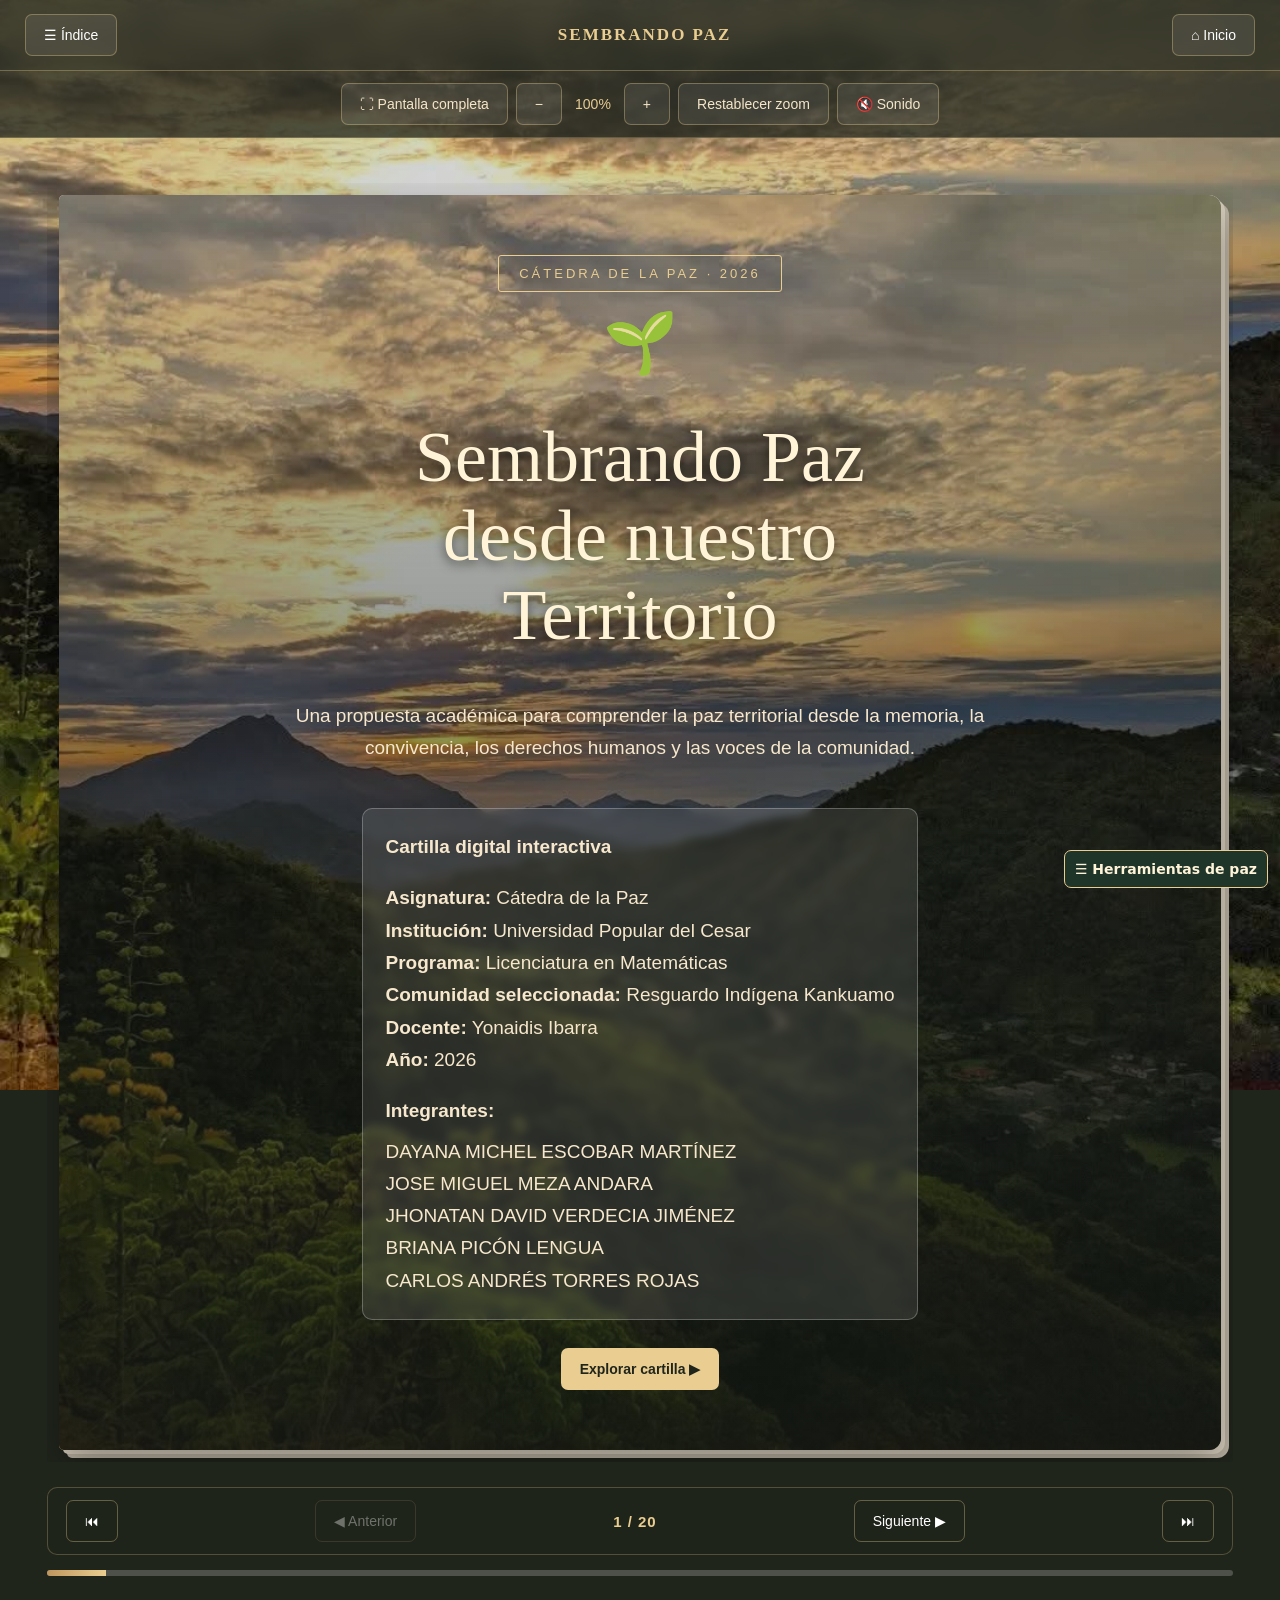
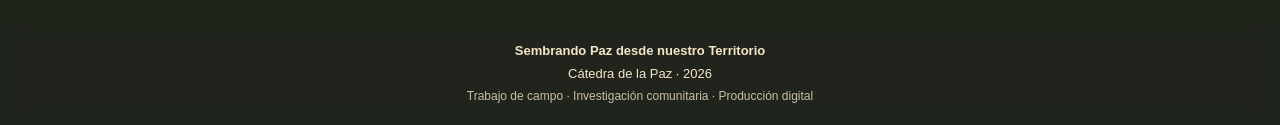
==== commit 9bbfd54d: "index.html" ====
--- a/index.html
+++ b/index.html
@@ -24,11 +24,15 @@
 
     <!-- CONEXIÓN CON EL ARCHIVO DE DISEÑO -->
 
-    <link rel="stylesheet" href="./estilos.css?v=22">
+    <link rel="stylesheet" href="./estilos.css?v=28">
+    
+    <link rel="stylesheet" href="./mejoras-paz.css?v=28">
 
     <!-- CONEXIÓN CON EL ARCHIVO DE PROGRAMACIÓN -->
 
-    <script src="./script.js?v=22" defer></script>
+    <script src="./script.js?v=28" defer></script>
+
+<script src="./mejoras-paz.js?v=28" defer></script>
 
     <style>
 
--- a/estilos.css
+++ b/estilos.css
@@ -4511,3 +4511,1601 @@
 
 }
 
+/* ==========================================
+   APRENDIZAJES Y REFLEXIONES SOBRE LA URT
+   BOTÓN ÚNICO - PÁGINA 12
+========================================== */
+
+.aprendizajes-urt {
+
+    display: grid;
+
+    gap: 15px;
+
+    padding: 18px;
+
+    background: transparent;
+
+    animation: abrirPrograma 0.3s ease;
+
+}
+
+
+/* INTRODUCCIÓN DE LOS APRENDIZAJES */
+
+.programas-urt-interactivos
+.introduccion-aprendizajes {
+
+    padding: 0;
+
+    margin: 0 0 8px;
+
+    border: none;
+
+    color: #FFFFFF;
+
+    font-size: 15px;
+
+    line-height: 1.8;
+
+    text-align: justify;
+
+    animation: none;
+
+}
+
+
+/* RECUADROS DE CADA APRENDIZAJE */
+
+.aprendizaje-urt {
+
+    background: rgba(53, 73, 50, 0.90);
+
+    border: 1px solid #E9CD9188;
+
+    border-radius: 8px;
+
+    padding: 18px;
+
+}
+
+
+/* TÍTULOS DORADOS */
+
+.aprendizaje-urt h4 {
+
+    color: #E9CD91;
+
+    font-family: Georgia, serif;
+
+    font-size: 18px;
+
+    line-height: 1.5;
+
+    margin: 0 0 12px;
+
+}
+
+
+/* DESCRIPCIONES */
+
+.programas-urt-interactivos
+.aprendizaje-urt p {
+
+    padding: 0;
+
+    margin: 0;
+
+    border: none;
+
+    color: #FFFFFF;
+
+    font-family: Georgia, serif;
+
+    font-size: 14px;
+
+    line-height: 1.8;
+
+    text-align: left;
+
+    animation: none;
+
+}
+
+
+/* ADAPTACIÓN A CELULARES */
+
+@media (max-width: 768px) {
+
+    .aprendizajes-urt {
+
+        padding: 12px;
+
+        gap: 10px;
+
+    }
+
+    .aprendizaje-urt {
+
+        padding: 14px;
+
+    }
+
+    .aprendizaje-urt h4 {
+
+        font-size: 16px;
+
+    }
+
+    .programas-urt-interactivos
+    .introduccion-aprendizajes {
+
+        text-align: left;
+
+    }
+
+}
+
+
+/* ACCESIBILIDAD */
+
+@media (prefers-reduced-motion: reduce) {
+
+    .aprendizajes-urt {
+
+        animation: none;
+
+    }
+
+}
+
+/* ==========================================
+   PÁGINAS 13, 14 Y 15
+   DERECHOS HUMANOS, CONFLICTOS Y VOCES
+========================================== */
+
+
+/* FONDOS PROVISIONALES */
+
+#libro .pagina.pagina-derechos-humanos {
+
+    background-color: #20352A !important;
+
+    background-image:
+        linear-gradient(
+            rgba(15,25,20,0.58),
+            rgba(15,25,20,0.78)
+        ),
+        url("./imagenesfondo-territorio.jpeg") !important;
+
+    background-size: cover !important;
+    background-position: center !important;
+    background-repeat: no-repeat !important;
+
+    color: #FFFFFF;
+
+}
+
+
+#libro .pagina.pagina-resolucion-conflictos {
+
+    background-color: #243821 !important;
+
+    background-image:
+        linear-gradient(
+            rgba(15,25,20,0.58),
+            rgba(15,25,20,0.78)
+        ),
+        url("./imagenesfondo-territorio.jpeg") !important;
+
+    background-size: cover !important;
+    background-position: center !important;
+    background-repeat: no-repeat !important;
+
+    color: #FFFFFF;
+
+}
+
+
+#libro .pagina.pagina-voces-territorio {
+
+    background-color: #20352A !important;
+
+    background-image:
+        linear-gradient(
+            rgba(15,25,20,0.58),
+            rgba(15,25,20,0.78)
+        ),
+        url("./imagenesfondo-territorio.jpeg") !important;
+
+    background-size: cover !important;
+    background-position: center !important;
+    background-repeat: no-repeat !important;
+
+    color: #FFFFFF;
+
+}
+
+
+/* TÍTULOS PRINCIPALES */
+
+.pagina-derechos-humanos h2,
+.pagina-resolucion-conflictos h2,
+.pagina-voces-territorio h2 {
+
+    color: #FFF4D8;
+
+    font-family: Georgia, serif;
+
+    border-bottom: 2px solid #E9CD91;
+
+    text-shadow: 0 2px 6px #000000AA;
+
+}
+
+
+/* SUBTÍTULOS */
+
+.pagina-derechos-humanos h3,
+.pagina-resolucion-conflictos h3,
+.pagina-voces-territorio h3 {
+
+    color: #E9CD91;
+
+    font-family: Georgia, serif;
+
+    font-size: 23px;
+
+    line-height: 1.4;
+
+    margin-top: 25px;
+
+}
+
+
+/* TEXTOS PRINCIPALES */
+
+.derechos-humanos-paz p,
+.resolucion-conflictos-paz p,
+.voces-territorio p {
+
+    color: #FFFFFF;
+
+    font-family: Georgia, serif;
+
+    font-size: 15px;
+
+    font-weight: normal;
+
+    line-height: 1.8;
+
+    text-align: justify;
+
+    text-shadow: 0 1px 4px #000000AA;
+
+}
+
+
+/* ENCABEZADOS Y NUMERACIÓN */
+
+.pagina-derechos-humanos small,
+.pagina-resolucion-conflictos small,
+.pagina-voces-territorio small,
+.pagina-derechos-humanos .numero-pagina,
+.pagina-resolucion-conflictos .numero-pagina,
+.pagina-voces-territorio .numero-pagina {
+
+    color: #E9CD91;
+
+}
+
+
+/* ==========================================
+   VIDEOS VERTICALES
+   GALERÍA AUDIOVISUAL DEL TERRITORIO
+========================================== */
+
+.video-voz-territorio {
+
+    display: flex;
+
+    flex-direction: column;
+
+    align-items: center;
+
+    gap: 12px;
+
+    padding: 18px;
+
+    background: rgba(10,20,12,0.90);
+
+    border-top: 1px solid #E9CD9155;
+
+    animation: abrirPrograma 0.3s ease;
+
+}
+
+
+.video-voz-territorio video {
+
+    display: block;
+
+    width: 100%;
+
+    max-width: 300px;
+
+    max-height: 65vh;
+
+    aspect-ratio: 9 / 16;
+
+    object-fit: contain;
+
+    background: #000000;
+
+    border: 1px solid #E9CD9188;
+
+    border-radius: 8px;
+
+}
+
+
+.programas-urt-interactivos
+.video-voz-territorio p {
+
+    padding: 0;
+
+    margin: 0;
+
+    border: none;
+
+    font-size: 14px;
+
+    color: #FFF4D8;
+
+    text-align: center;
+
+    line-height: 1.7;
+
+}
+
+
+.video-voz-territorio small {
+
+    display: block;
+
+    text-align: center;
+
+    color: #E9CD91;
+
+    font-size: 12px;
+
+}
+
+
+/* ==========================================
+   REPRODUCTORES DE YOUTUBE
+========================================== */
+
+.pagina-voces-territorio
+.video-entrevista {
+
+    margin: 12px;
+
+    border: 1px solid #E9CD9188;
+
+    border-radius: 8px;
+
+    overflow: hidden;
+
+    background: rgba(10,20,12,0.92);
+
+}
+
+
+.pagina-voces-territorio
+.video-entrevista iframe {
+
+    display: block;
+
+    width: 100%;
+
+    aspect-ratio: 16 / 9;
+
+    border: none;
+
+    background: #000000;
+
+}
+
+
+.pagina-voces-territorio
+.informacion-video {
+
+    padding: 15px;
+
+    text-align: center;
+
+}
+
+
+/* ADAPTACIÓN A CELULARES */
+
+@media (max-width: 768px) {
+
+    .derechos-humanos-paz p,
+    .resolucion-conflictos-paz p,
+    .voces-territorio p {
+
+        font-size: 15px;
+
+        text-align: left;
+
+    }
+
+    .pagina-derechos-humanos h3,
+    .pagina-resolucion-conflictos h3,
+    .pagina-voces-territorio h3 {
+
+        font-size: 21px;
+
+    }
+
+    .video-voz-territorio {
+
+        padding: 12px;
+
+    }
+
+    .video-voz-territorio video {
+
+        max-width: 260px;
+
+    }
+
+}
+
+
+@media (prefers-reduced-motion: reduce) {
+
+    .video-voz-territorio {
+
+        animation: none;
+
+    }
+
+}
+
+/* ==========================================
+   PÁGINAS 16 Y 17
+   ACTIVIDADES INTERACTIVAS PARA LA PAZ
+========================================== */
+
+
+/* FONDOS PROVISIONALES */
+
+#libro .pagina.pagina-actividades-paz,
+#libro .pagina.pagina-juegos-convivencia {
+
+    background-color: #20352A !important;
+
+    background-image:
+        linear-gradient(
+            rgba(15,25,20,0.60),
+            rgba(15,25,20,0.78)
+        ),
+        url("./imagenesfondo-territorio.jpeg") !important;
+
+    background-size: cover !important;
+
+    background-position: center !important;
+
+    background-repeat: no-repeat !important;
+
+    color: #FFFFFF;
+
+}
+
+
+/* TÍTULOS PRINCIPALES */
+
+.pagina-actividades-paz h2,
+.pagina-juegos-convivencia h2 {
+
+    color: #FFF4D8;
+
+    font-family: Georgia, serif;
+
+    border-bottom: 2px solid #E9CD91;
+
+    text-shadow: 0 2px 6px #000000AA;
+
+}
+
+
+/* SUBTÍTULOS */
+
+.actividades-paz h3 {
+
+    color: #E9CD91;
+
+    font-family: Georgia, serif;
+
+    font-size: 23px;
+
+    line-height: 1.4;
+
+}
+
+
+/* TEXTOS PRINCIPALES */
+
+.actividades-paz p {
+
+    color: #FFFFFF;
+
+    font-family: Georgia, serif;
+
+    font-size: 15px;
+
+    font-weight: normal;
+
+    line-height: 1.8;
+
+    text-align: justify;
+
+}
+
+
+/* ==========================================
+   TARJETAS DE LOS JUEGOS
+========================================== */
+
+.tarjeta-juego-paz {
+
+    position: relative;
+
+    display: flex;
+
+    flex-direction: column;
+
+    align-items: center;
+
+    gap: 12px;
+
+    padding: 25px 20px;
+
+    margin: 28px 0;
+
+    background:
+        linear-gradient(
+            145deg,
+            rgba(31,58,37,0.96),
+            rgba(13,29,20,0.94)
+        );
+
+    border: 1px solid #E9CD91;
+
+    border-radius: 15px;
+
+    box-shadow: 0 6px 20px #00000044;
+
+    transition: box-shadow 0.3s ease;
+
+}
+
+.tarjeta-juego-paz:hover {
+
+    box-shadow: 0 6px 25px #E9CD9133;
+
+}
+
+
+/* ICONOS */
+
+.icono-juego-paz {
+
+    width: 78px;
+
+    height: 78px;
+
+    display: flex;
+
+    align-items: center;
+
+    justify-content: center;
+
+    background: #E9CD91;
+
+    border-radius: 50%;
+
+    font-size: 40px;
+
+    margin-bottom: 8px;
+
+}
+
+
+/* NUMERACIÓN DE LA ACTIVIDAD */
+
+.tarjeta-juego-paz small {
+
+    color: #E9CD91;
+
+    font-size: 11px;
+
+    text-align: center;
+
+    letter-spacing: 1px;
+
+}
+
+
+/* TÍTULOS DE LOS JUEGOS */
+
+.tarjeta-juego-paz h3 {
+
+    margin: 5px 0;
+
+    text-align: center;
+
+    color: #FFF4D8;
+
+    font-size: 24px;
+
+}
+
+
+/* TIPO DE ACTIVIDAD */
+
+.tipo-juego-paz {
+
+    display: inline-block;
+
+    padding: 8px 14px;
+
+    border: 1px solid #E9CD9188;
+
+    border-radius: 25px;
+
+    color: #E9CD91;
+
+    font-size: 11px;
+
+    font-weight: bold;
+
+    letter-spacing: 0.7px;
+
+    text-align: center;
+
+}
+
+
+.tarjeta-juego-paz p {
+
+    color: #FFFFFF;
+
+    text-align: center;
+
+    font-size: 14px;
+
+    margin: 5px 0;
+
+    line-height: 1.8;
+
+}
+
+
+/* INFORMACIÓN DE CADA JUEGO */
+
+.datos-juego-paz {
+
+    display: flex;
+
+    justify-content: center;
+
+    flex-wrap: wrap;
+
+    gap: 8px;
+
+    margin: 8px 0;
+
+}
+
+.datos-juego-paz span {
+
+    background: rgba(233,205,145,0.12);
+
+    border: 1px solid #E9CD9144;
+
+    border-radius: 6px;
+
+    padding: 8px 10px;
+
+    color: #FFF4D8;
+
+    font-size: 12px;
+
+}
+
+
+/* ==========================================
+   INSTRUCCIONES DESPLEGABLES
+========================================== */
+
+.instrucciones-juego {
+
+    width: 100%;
+
+    border: 1px solid #E9CD9188;
+
+    border-radius: 8px;
+
+    background: rgba(10,20,12,0.55);
+
+    overflow: hidden;
+
+}
+
+.instrucciones-juego summary {
+
+    position: relative;
+
+    padding: 14px 35px 14px 14px;
+
+    color: #E9CD91;
+
+    cursor: pointer;
+
+    font-weight: bold;
+
+    font-size: 14px;
+
+    list-style: none;
+
+}
+
+.instrucciones-juego
+summary::-webkit-details-marker {
+
+    display: none;
+
+}
+
+.instrucciones-juego summary::after {
+
+    content: "+";
+
+    position: absolute;
+
+    right: 14px;
+
+    font-size: 19px;
+
+}
+
+.instrucciones-juego[open] summary::after {
+
+    content: "−";
+
+}
+
+.instrucciones-juego[open] summary {
+
+    background: #495126;
+
+    color: #FFFFFF;
+
+}
+
+.instrucciones-juego p {
+
+    padding: 15px;
+
+    text-align: left;
+
+    font-size: 14px;
+
+}
+
+
+/* ==========================================
+   CÓDIGOS QR
+========================================== */
+
+.qr-juego-paz {
+
+    display: block;
+
+    width: 155px !important;
+
+    max-width: 100% !important;
+
+    height: auto !important;
+
+    padding: 5px;
+
+    background: #FFFFFF;
+
+    border: 2px solid #E9CD91;
+
+    border-radius: 8px;
+
+    margin: 10px auto 0;
+
+    box-shadow: 0 4px 15px #00000055;
+
+}
+
+
+/* ==========================================
+   BOTONES DE ACCESO A LOS JUEGOS
+========================================== */
+
+.boton-jugar-paz {
+
+    display: block;
+
+    width: 100%;
+
+    padding: 15px 20px;
+
+    margin: 12px 0 0;
+
+    border: 1px solid #E9CD91;
+
+    border-radius: 9px;
+
+    background:
+        linear-gradient(
+            135deg,
+            #E9CD91,
+            #BD965E
+        );
+
+    color: #203329 !important;
+
+    font-size: 15px;
+
+    font-weight: bold;
+
+    text-align: center;
+
+    text-decoration: none;
+
+    transition:
+        transform 0.2s ease,
+        box-shadow 0.2s ease;
+
+}
+
+.boton-jugar-paz:hover {
+
+    transform: translateY(-2px);
+
+    box-shadow: 0 5px 15px #E9CD9144;
+
+    background: #FFF4D8;
+
+}
+
+.boton-jugar-paz:focus-visible {
+
+    outline: 3px solid #FFFFFF;
+
+    outline-offset: 3px;
+
+}
+
+
+/* ==========================================
+   NUMERACIÓN DE LAS PÁGINAS
+========================================== */
+
+.pagina-actividades-paz .numero-pagina,
+.pagina-juegos-convivencia .numero-pagina {
+
+    color: #E9CD91;
+
+}
+
+
+/* ==========================================
+   ADAPTACIÓN A CELULARES
+========================================== */
+
+@media (max-width: 768px) {
+
+    .tarjeta-juego-paz {
+
+        padding: 20px 15px;
+
+    }
+
+    .tarjeta-juego-paz h3 {
+
+        font-size: 21px;
+
+    }
+
+    .actividades-paz p {
+
+        font-size: 15px;
+
+        text-align: left;
+
+    }
+
+    .tarjeta-juego-paz p {
+
+        font-size: 14px;
+
+        text-align: center;
+
+    }
+
+    .qr-juego-paz {
+
+        width: 140px !important;
+
+    }
+
+    .boton-jugar-paz {
+
+        font-size: 14px;
+
+    }
+
+}
+
+
+@media (prefers-reduced-motion: reduce) {
+
+    .boton-jugar-paz,
+    .tarjeta-juego-paz {
+
+        transition: none;
+
+    }
+
+    .boton-jugar-paz:hover {
+
+        transform: none;
+
+    }
+
+}
+
+/* ==========================================
+   PÁGINAS 18, 19 Y 20
+   COMPROMISOS, CONCLUSIONES Y REFERENCIAS
+========================================== */
+
+
+/* PÁGINA 18 - COLIBRÍ Y FLORES AMARILLAS */
+
+#libro .pagina.pagina-compromisos-paz {
+
+    background-color: #354932 !important;
+
+    background-image:
+        linear-gradient(
+            rgba(10,25,15,0.48),
+            rgba(10,25,15,0.72)
+        ),
+        url("./fondo-compromisos.jpeg") !important;
+
+    background-size: cover !important;
+
+    background-position: center center !important;
+
+    background-repeat: no-repeat !important;
+
+    color: #FFFFFF;
+
+}
+
+
+/* PÁGINA 19 - MARIPOSA */
+
+#libro .pagina.pagina-conclusiones-paz {
+
+    background-color: #354932 !important;
+
+    background-image:
+        linear-gradient(
+            rgba(10,25,15,0.48),
+            rgba(10,25,15,0.72)
+        ),
+        url("./fondo-conclusiones.jpeg") !important;
+
+    background-size: cover !important;
+
+    background-position: center center !important;
+
+    background-repeat: no-repeat !important;
+
+    color: #FFFFFF;
+
+}
+
+
+/* PÁGINA 20 - AVE MULTICOLOR */
+
+#libro .pagina.pagina-referencias-paz {
+
+    background-color: #163B55 !important;
+
+    background-image:
+        linear-gradient(
+            rgba(10,24,35,0.45),
+            rgba(10,24,35,0.72)
+        ),
+        url("./fondo-referencias.jpeg") !important;
+
+    background-size: cover !important;
+
+    background-position: center center !important;
+
+    background-repeat: no-repeat !important;
+
+    color: #FFFFFF;
+
+}
+
+
+/* ==========================================
+   TÍTULOS Y TEXTOS
+========================================== */
+
+.pagina-compromisos-paz h2,
+.pagina-conclusiones-paz h2,
+.pagina-referencias-paz h2 {
+
+    color: #FFF4D8;
+
+    border-bottom: 2px solid #E9CD91;
+
+    font-family: Georgia, serif;
+
+    text-shadow: 0 2px 6px #000000AA;
+
+}
+
+
+.pagina-compromisos-paz h3,
+.pagina-conclusiones-paz h3,
+.pagina-referencias-paz h3 {
+
+    color: #E9CD91;
+
+    font-family: Georgia, serif;
+
+    font-size: 23px;
+
+    line-height: 1.4;
+
+    margin-top: 25px;
+
+    text-shadow: 0 2px 5px #000000AA;
+
+}
+
+
+.compromisos-paz p,
+.conclusiones-paz p,
+.referencias-paz p {
+
+    color: #FFFFFF;
+
+    font-family: Georgia, serif;
+
+    font-size: 15px;
+
+    font-weight: normal;
+
+    line-height: 1.8;
+
+    text-align: justify;
+
+    text-shadow: 0 1px 4px #000000AA;
+
+}
+
+
+.pagina-compromisos-paz .numero-pagina,
+.pagina-conclusiones-paz .numero-pagina,
+.pagina-referencias-paz .numero-pagina {
+
+    color: #E9CD91;
+
+}
+
+
+/* ==========================================
+   COMPROMISOS DE LOS INTEGRANTES
+========================================== */
+
+.compromiso-integrante {
+
+    padding: 20px;
+
+    background: rgba(15,30,20,0.85);
+
+    border-top: 1px solid #E9CD9155;
+
+    animation: abrirPrograma 0.3s ease;
+
+}
+
+
+.compromiso-integrante h4 {
+
+    color: #E9CD91;
+
+    font-family: Georgia, serif;
+
+    font-size: 19px;
+
+    line-height: 1.5;
+
+    margin: 0 0 12px;
+
+}
+
+
+.programas-urt-interactivos
+.compromiso-integrante p {
+
+    padding: 0;
+
+    margin: 0;
+
+    border: none;
+
+    color: #FFF4D8;
+
+    font-size: 15px;
+
+    font-style: italic;
+
+    line-height: 1.9;
+
+    text-align: left;
+
+}
+
+
+/* ==========================================
+   COMPROMISO INTERACTIVO DEL LECTOR
+========================================== */
+
+.semilla-paz {
+
+    padding: 25px 20px;
+
+    margin: 30px 0;
+
+    background:
+        linear-gradient(
+            145deg,
+            rgba(32,58,37,0.96),
+            rgba(13,29,20,0.94)
+        );
+
+    border: 1px solid #E9CD91;
+
+    border-radius: 12px;
+
+    box-shadow: 0 5px 20px #00000055;
+
+}
+
+
+.icono-semilla {
+
+    display: flex;
+
+    align-items: center;
+
+    justify-content: center;
+
+    width: 75px;
+
+    height: 75px;
+
+    margin: 0 auto;
+
+    border-radius: 50%;
+
+    background: #E9CD91;
+
+    font-size: 42px;
+
+}
+
+
+.semilla-paz h3 {
+
+    text-align: center;
+
+    color: #E9CD91;
+
+}
+
+
+.semilla-paz p {
+
+    text-align: center;
+
+    color: #FFF4D8;
+
+    font-size: 14px;
+
+}
+
+
+.semilla-paz label {
+
+    display: block;
+
+    color: #E9CD91;
+
+    font-weight: bold;
+
+    font-size: 14px;
+
+    margin: 20px 0 10px;
+
+}
+
+
+.semilla-paz select,
+.semilla-paz textarea {
+
+    box-sizing: border-box;
+
+    width: 100%;
+
+    padding: 13px;
+
+    border: 1px solid #BD965E;
+
+    border-radius: 7px;
+
+    background: #FFF4E3;
+
+    color: #203329;
+
+    font-family: Georgia, serif;
+
+    font-size: 15px;
+
+    line-height: 1.7;
+
+}
+
+
+.semilla-paz textarea {
+
+    min-height: 130px;
+
+    resize: vertical;
+
+}
+
+
+.semilla-paz select:focus,
+.semilla-paz textarea:focus {
+
+    outline: 2px solid #E9CD91;
+
+    outline-offset: 2px;
+
+}
+
+
+#mensaje-compromiso {
+
+    color: #E9CD91;
+
+    font-size: 13px;
+
+    text-align: center;
+
+    margin-top: 12px;
+
+}
+
+
+/* ==========================================
+   REFERENCIAS BIBLIOGRÁFICAS APA 7
+========================================== */
+
+.bibliografia-apa {
+
+    padding: 22px 18px;
+
+    margin: 25px 0;
+
+    background: rgba(14,30,27,0.90);
+
+    border: 1px solid #E9CD91;
+
+    border-radius: 10px;
+
+    box-shadow: 0 5px 15px #00000033;
+
+}
+
+
+.bibliografia-apa p {
+
+    color: #FFFFFF;
+
+    font-family: Georgia, serif;
+
+    font-size: 14px;
+
+    line-height: 2;
+
+    text-align: left;
+
+    padding-left: 1.27cm;
+
+    text-indent: -1.27cm;
+
+    margin: 0 0 18px;
+
+    overflow-wrap: anywhere;
+
+}
+
+
+.bibliografia-apa p:last-child {
+
+    margin-bottom: 0;
+
+}
+
+
+.bibliografia-apa em {
+
+    font-style: italic;
+
+}
+
+
+.bibliografia-apa a,
+.enlace-referencia {
+
+    display: inline;
+
+    color: #E9CD91;
+
+    text-decoration: underline;
+
+    text-underline-offset: 3px;
+
+    font-size: 13px;
+
+}
+
+
+.bibliografia-apa a:hover,
+.enlace-referencia:hover {
+
+    color: #FFFFFF;
+
+}
+
+
+/* ==========================================
+   CIERRE FINAL DE LA CARTILLA
+========================================== */
+
+.cierre-final-cartilla {
+
+    text-align: center;
+
+    padding: 35px 20px;
+
+    margin: 35px 0;
+
+    background:
+        linear-gradient(
+            145deg,
+            rgba(25,46,32,0.96),
+            rgba(10,22,15,0.95)
+        );
+
+    border: 2px solid #E9CD91;
+
+    border-radius: 12px;
+
+    box-shadow: 0 5px 25px #00000055;
+
+}
+
+
+.simbolo-paz {
+
+    font-size: 65px;
+
+    margin-bottom: 15px;
+
+}
+
+
+.cierre-final-cartilla small {
+
+    color: #E9CD91;
+
+    font-size: 11px;
+
+    letter-spacing: 1.5px;
+
+}
+
+
+.cierre-final-cartilla h3 {
+
+    color: #E9CD91;
+
+    font-family: Georgia, serif;
+
+    font-size: 30px;
+
+    line-height: 1.4;
+
+    margin: 20px 0;
+
+}
+
+
+.linea-final-paz {
+
+    width: 80px;
+
+    height: 2px;
+
+    margin: 20px auto;
+
+    background: #E9CD91;
+
+}
+
+
+.cierre-final-cartilla p {
+
+    color: #FFF4D8;
+
+    font-size: 15px;
+
+    text-align: center;
+
+    margin: 6px 0;
+
+}
+
+
+.cierre-final-cartilla strong {
+
+    display: block;
+
+    color: #E9CD91;
+
+    font-size: 21px;
+
+    margin-top: 18px;
+
+}
+
+
+.cierre-final-cartilla blockquote {
+
+    color: #FFF4D8;
+
+    font-family: Georgia, serif;
+
+    font-size: 17px;
+
+    font-style: italic;
+
+    line-height: 1.9;
+
+    padding: 20px 0;
+
+    margin: 25px 0;
+
+    border-top: 1px solid #E9CD9155;
+
+    border-bottom: 1px solid #E9CD9155;
+
+}
+
+
+.cierre-final-cartilla h4 {
+
+    color: #E9CD91;
+
+    font-family: Georgia, serif;
+
+    font-size: 24px;
+
+    margin: 25px 0;
+
+}
+
+
+/* ==========================================
+   ADAPTACIÓN A CELULARES
+========================================== */
+
+@media (max-width: 768px) {
+
+    .compromisos-paz p,
+    .conclusiones-paz p,
+    .referencias-paz p {
+
+        font-size: 15px;
+
+        text-align: left;
+
+    }
+
+    .pagina-compromisos-paz h3,
+    .pagina-conclusiones-paz h3,
+    .pagina-referencias-paz h3 {
+
+        font-size: 21px;
+
+    }
+
+    .bibliografia-apa {
+
+        padding: 18px 12px;
+
+    }
+
+    .bibliografia-apa p {
+
+        font-size: 13px;
+
+        padding-left: 1.27cm;
+
+        text-indent: -1.27cm;
+
+    }
+
+    .semilla-paz {
+
+        padding: 20px 15px;
+
+    }
+
+    .semilla-paz p,
+    .cierre-final-cartilla p {
+
+        text-align: center;
+
+    }
+
+    .cierre-final-cartilla h3 {
+
+        font-size: 25px;
+
+    }
+
+}
+
+
+@media (prefers-reduced-motion: reduce) {
+
+    .compromiso-integrante {
+
+        animation: none;
+
+    }
+
+}
+
--- a/mejoras-paz.css
+++ b/mejoras-paz.css
@@ -0,0 +1 @@
+#mp-panel{position:fixed;bottom:12px;right:12px;z-index:9999;width:min(340px,calc(100vw - 24px));font:14px system-ui,sans-serif;color:#fff4d8; text-align:left}#mp-panel button,#mp-dialog button{cursor:pointer;border:1px solid #bd965e;border-radius:7px;background:#354932;color:#fff4d8;padding:10px;font:inherit;transform:none;box-shadow:none}#mp-toggle{display:block;margin-left:auto;background:#20352a!important;border-color:#e9cd91!important;font-weight:bold!important}#mp-tools{background:#15241b;border:1px solid #e9cd91;border-radius:10px;padding:12px;max-height:65vh;overflow:auto;margin-top:6px;box-shadow:0 4px 24px #0007}#mp-tools[hidden]{display:none!important}.mp-grid{display:grid;grid-template-columns:1fr 1fr;gap:7px}#mp-progress{height:8px;background:#536456;border-radius:9px;overflow:hidden}#mp-progress i{display:block;height:100%;background:#e9cd91;width:0}#mp-count,#mp-status{font:13px system-ui;color:#fff4d8;margin:8px 0}#mp-dialog{background:#15241b;color:#fff4d8;border:1px solid #e9cd91;border-radius:12px;padding:20px;width:min(520px,90vw);max-height:85vh;overflow:auto;box-sizing:border-box;font:15px system-ui;z-index:10000}#mp-dialog::backdrop{background:#0009}#mp-dialog h2{color:#e9cd91;font: bold 22px Georgia}#mp-dialog .mp-content{display:grid;gap:12px}#mp-dialog .mp-content div{display:grid;gap:8px}#mp-dialog img{max-width:100%;height:auto;margin:auto}#mp-dialog a{color:#e9cd91;text-decoration:underline}#mp-dialog input{box-sizing:border-box;width:100%;padding:12px;border-radius:6px}#mp-dialog button:disabled{opacity:.65;cursor:default}.mp-close{display:block;margin-left:auto}#mp-panel button:focus-visible,#mp-dialog button:focus-visible{outline:2px solid #e9cd91;outline-offset:2px}@media print{#mp-panel,#mp-dialog{display:none!important}}
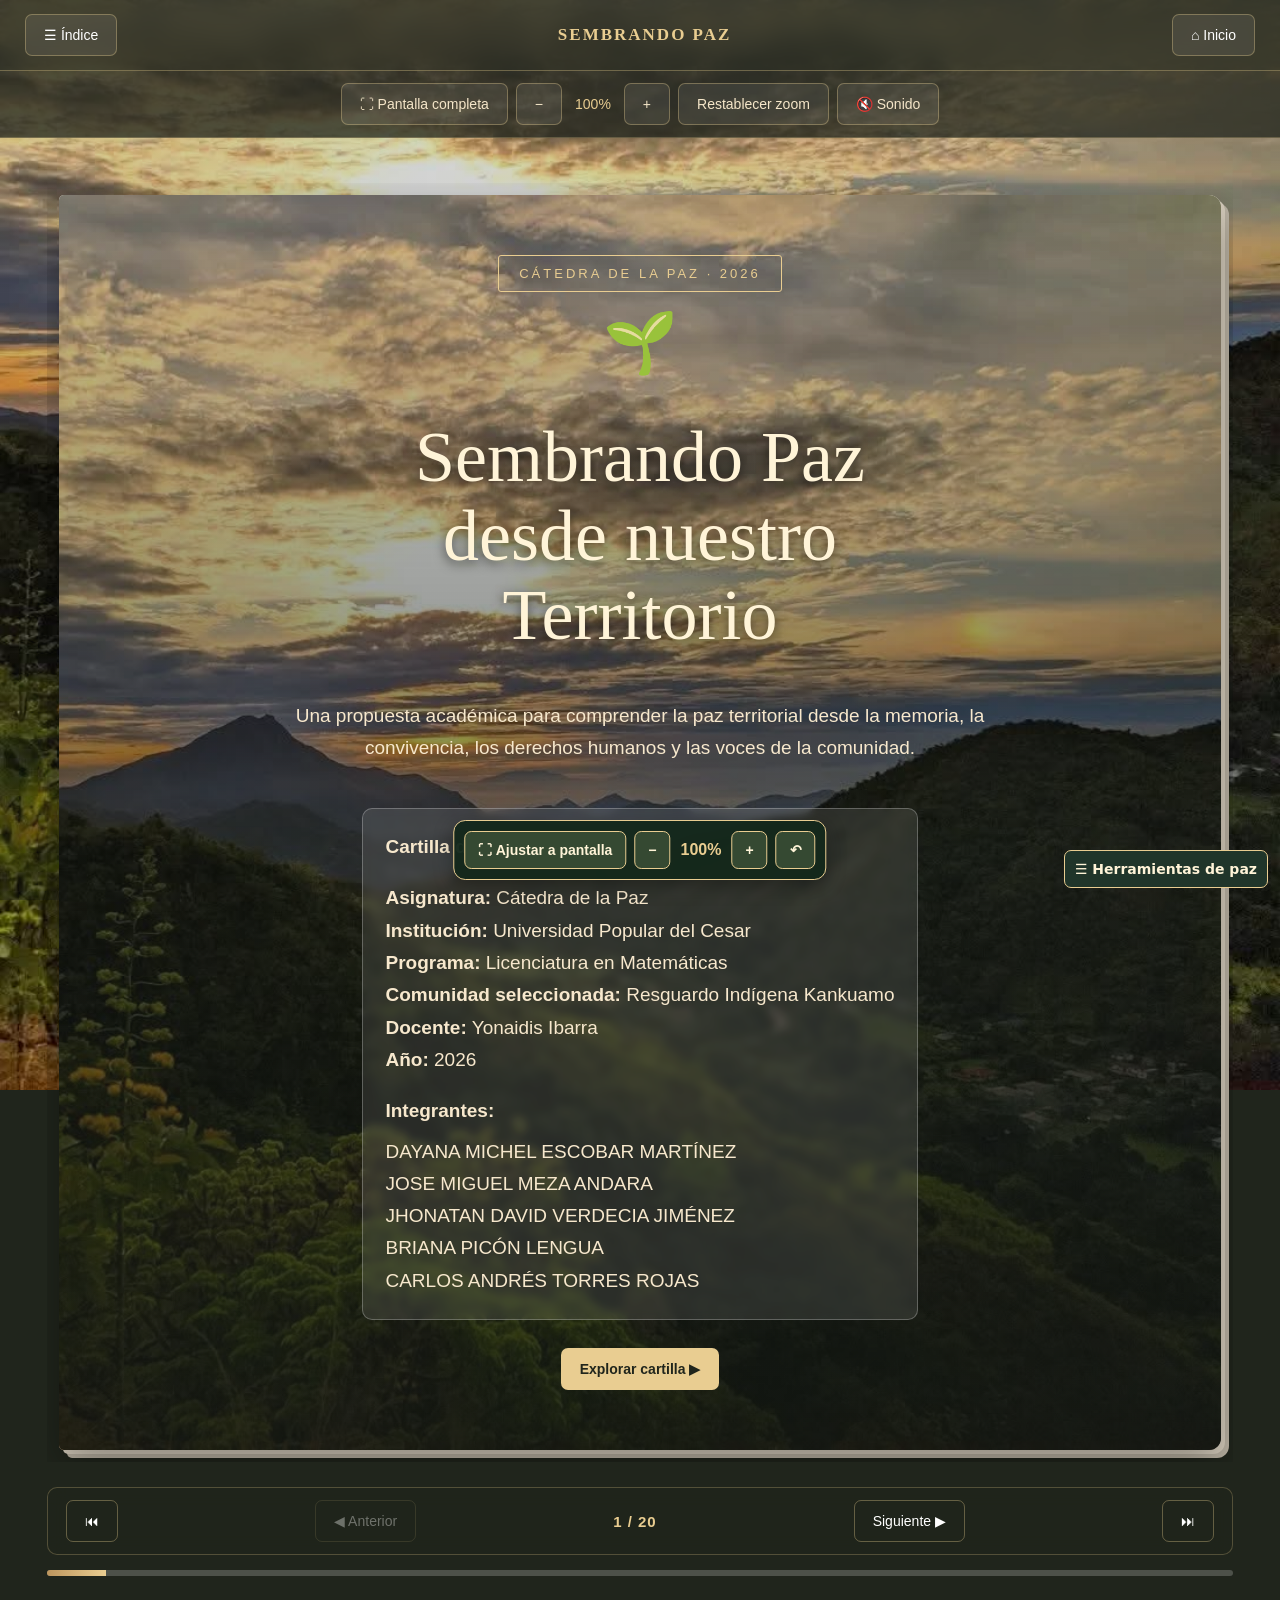
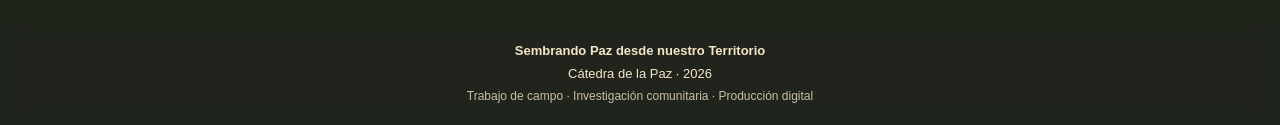
==== commit dc18baa6: "index.html" ====
--- a/index.html
+++ b/index.html
@@ -24,15 +24,18 @@
 
     <!-- CONEXIÓN CON EL ARCHIVO DE DISEÑO -->
 
-    <link rel="stylesheet" href="./estilos.css?v=28">
+    <link rel="stylesheet" href="./estilos.css?v=29">
+<link rel="stylesheet" href="./mejoras-paz.css?v=29">
+
+    <!-- CONEXIÓN CON EL ARCHIVO DE PROGRAMACIÓN -->
+
     
-    <link rel="stylesheet" href="./mejoras-paz.css?v=28">
-
-    <!-- CONEXIÓN CON EL ARCHIVO DE PROGRAMACIÓN -->
-
-    <script src="./script.js?v=28" defer></script>
-
-<script src="./mejoras-paz.js?v=28" defer></script>
+<script src="./script.js?v=29" defer></script>
+
+<script src="./mejoras-paz.js?v=29" defer></script>
+
+<script src="./ajuste-pantalla.js?v=29" defer></script>
+
 
     <style>
 
--- a/estilos.css
+++ b/estilos.css
@@ -6109,3 +6109,99 @@
 
 }
 
+/* ==========================================
+   CONTROLES DE AJUSTE A PANTALLA
+========================================== */
+
+.panel-ajuste-pantalla {
+
+    position: fixed;
+
+    bottom: 20px;
+
+    left: 50%;
+
+    transform: translateX(-50%);
+
+    display: flex;
+
+    align-items: center;
+
+    justify-content: center;
+
+    gap: 8px;
+
+    padding: 10px;
+
+    background: rgba(20, 40, 28, 0.96);
+
+    border: 1px solid #E9CD91;
+
+    border-radius: 12px;
+
+    box-shadow: 0 5px 20px #00000055;
+
+    z-index: 9000;
+
+}
+
+.panel-ajuste-pantalla button {
+
+    padding: 10px 13px;
+
+    border: 1px solid #E9CD91;
+
+    border-radius: 7px;
+
+    background: #354932;
+
+    color: #FFF4D8;
+
+    font-size: 14px;
+
+    font-weight: bold;
+
+    cursor: pointer;
+
+}
+
+.panel-ajuste-pantalla button:hover {
+
+    background: #E9CD91;
+
+    color: #20352A;
+
+}
+
+#porcentaje-pantalla {
+
+    min-width: 45px;
+
+    color: #E9CD91;
+
+    font-weight: bold;
+
+    text-align: center;
+
+}
+
+@media (max-width: 768px) {
+
+    .panel-ajuste-pantalla {
+
+        display: none;
+
+    }
+
+}
+
+@media print {
+
+    .panel-ajuste-pantalla {
+
+        display: none !important;
+
+    }
+
+}
+
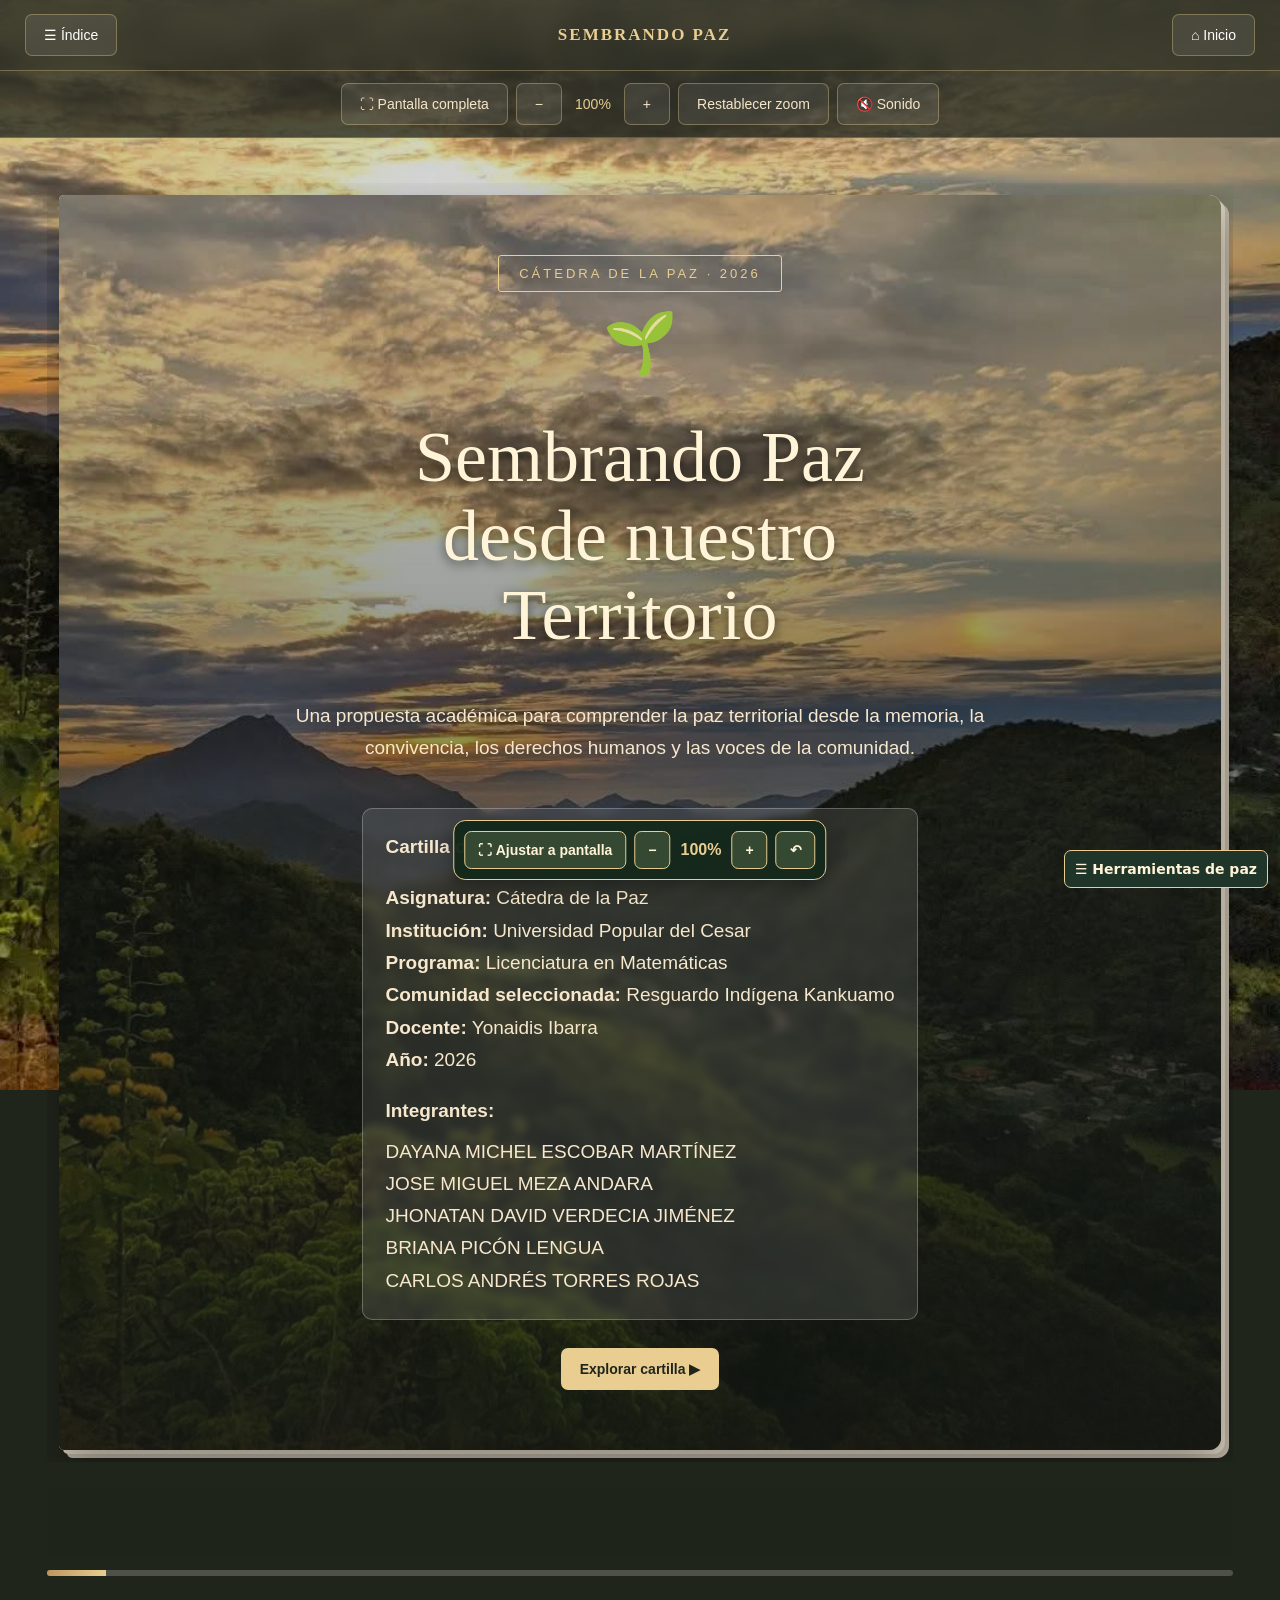
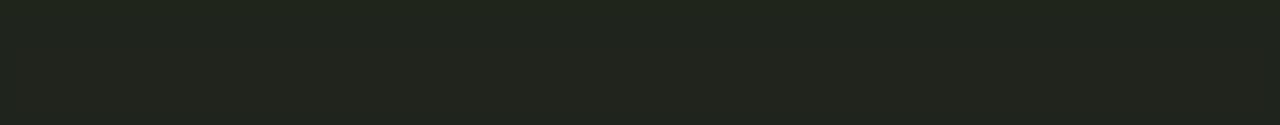
==== commit 08c1d02e: "index.html" ====
--- a/index.html
+++ b/index.html
@@ -25,16 +25,16 @@
     <!-- CONEXIÓN CON EL ARCHIVO DE DISEÑO -->
 
     <link rel="stylesheet" href="./estilos.css?v=29">
-<link rel="stylesheet" href="./mejoras-paz.css?v=29">
+    
+    <link rel="stylesheet" href="./mejoras-paz.css?v=29">
 
     <!-- CONEXIÓN CON EL ARCHIVO DE PROGRAMACIÓN -->
 
+    <script src="./script.js?v=29" defer></script>
     
-<script src="./script.js?v=29" defer></script>
-
-<script src="./mejoras-paz.js?v=29" defer></script>
-
-<script src="./ajuste-pantalla.js?v=29" defer></script>
+    <script src="./mejoras-paz.js?v=29" defer></script>
+    
+    <script src="./ajuste-pantalla.js?v=29" defer></script>
 
 
     <style>
